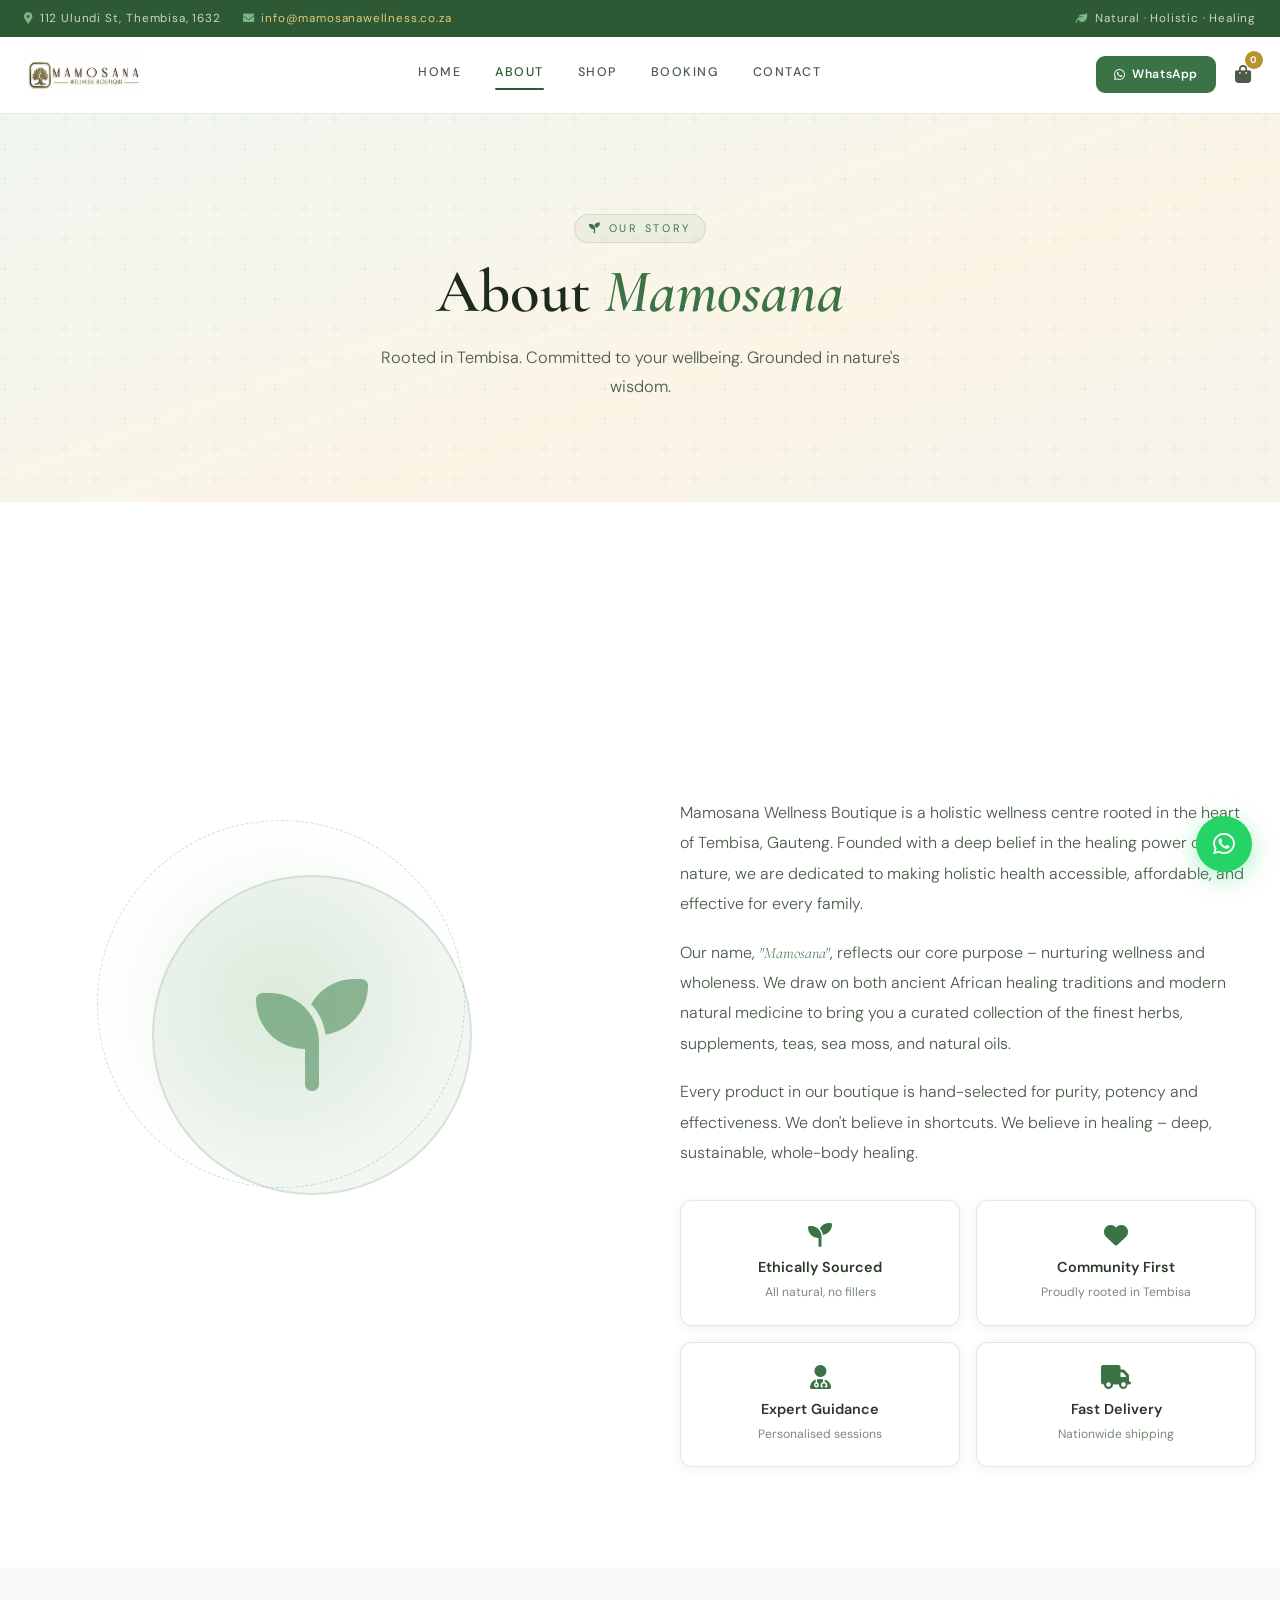
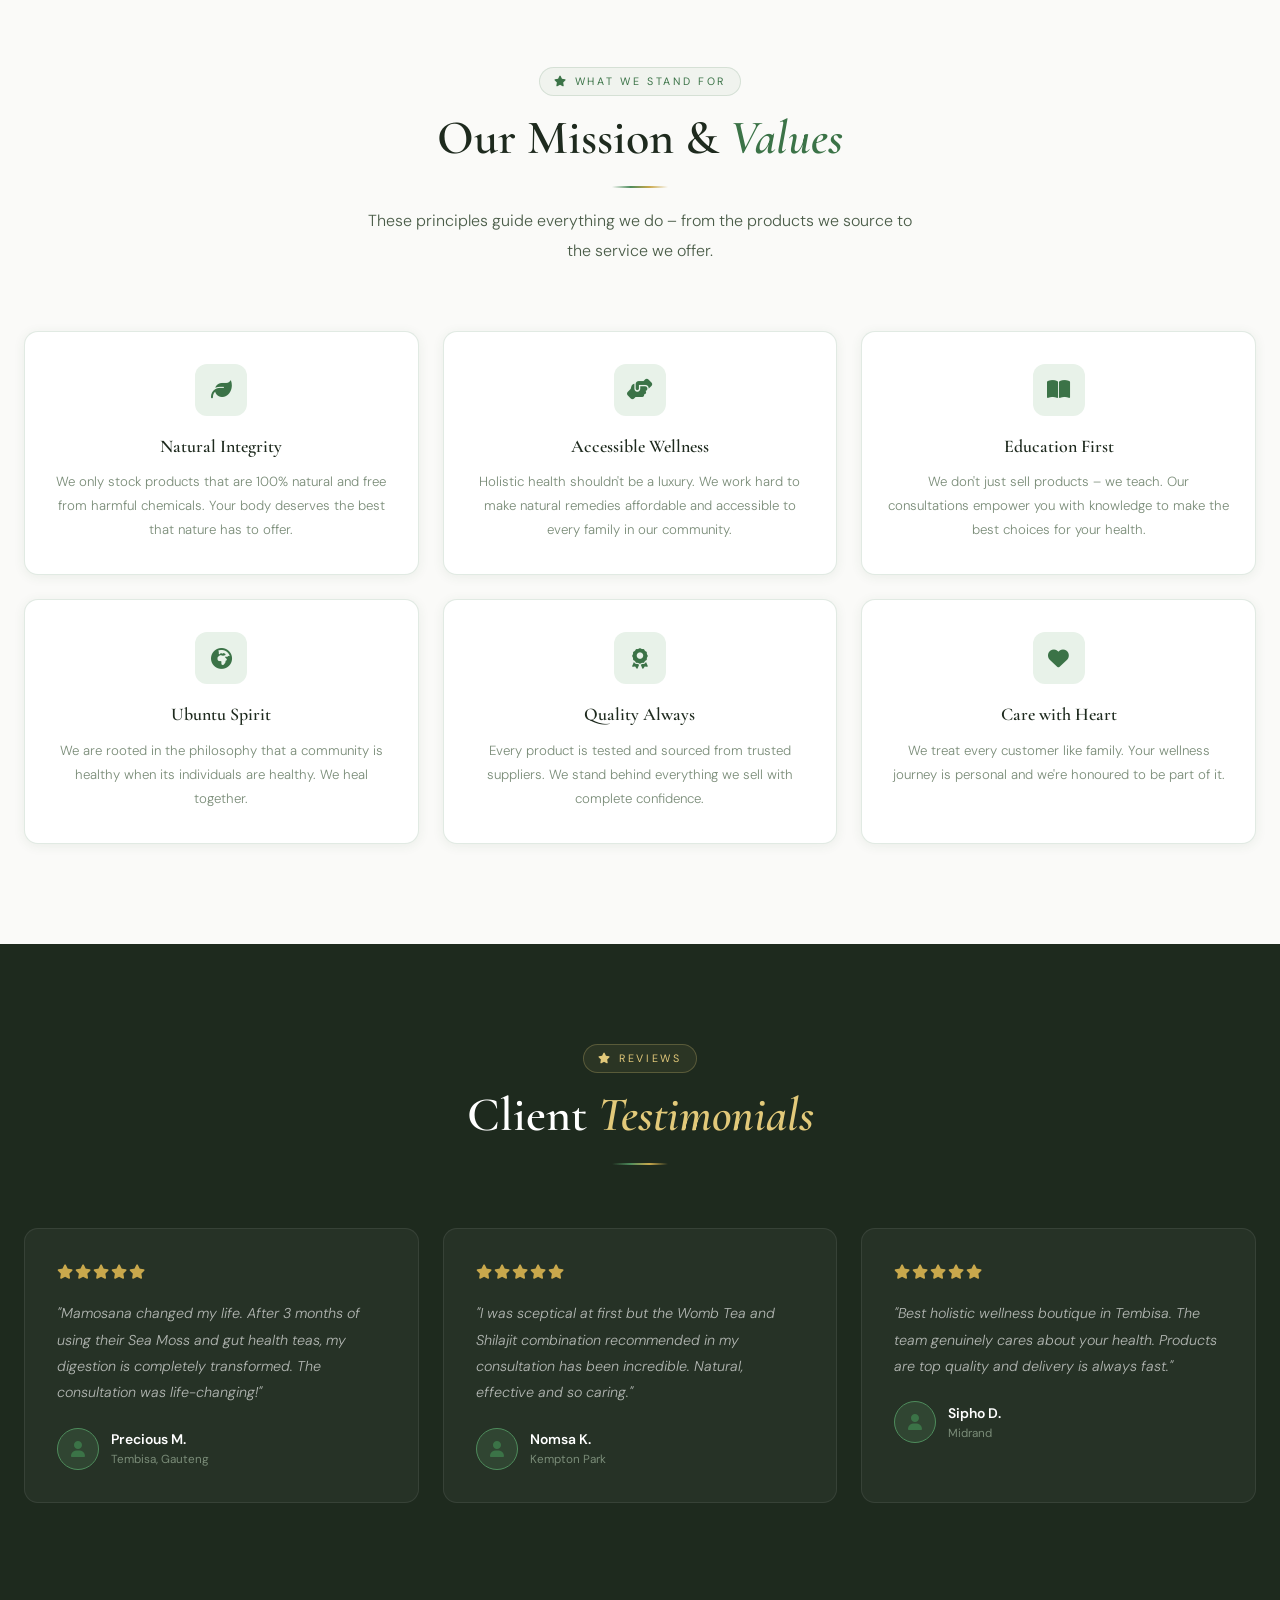
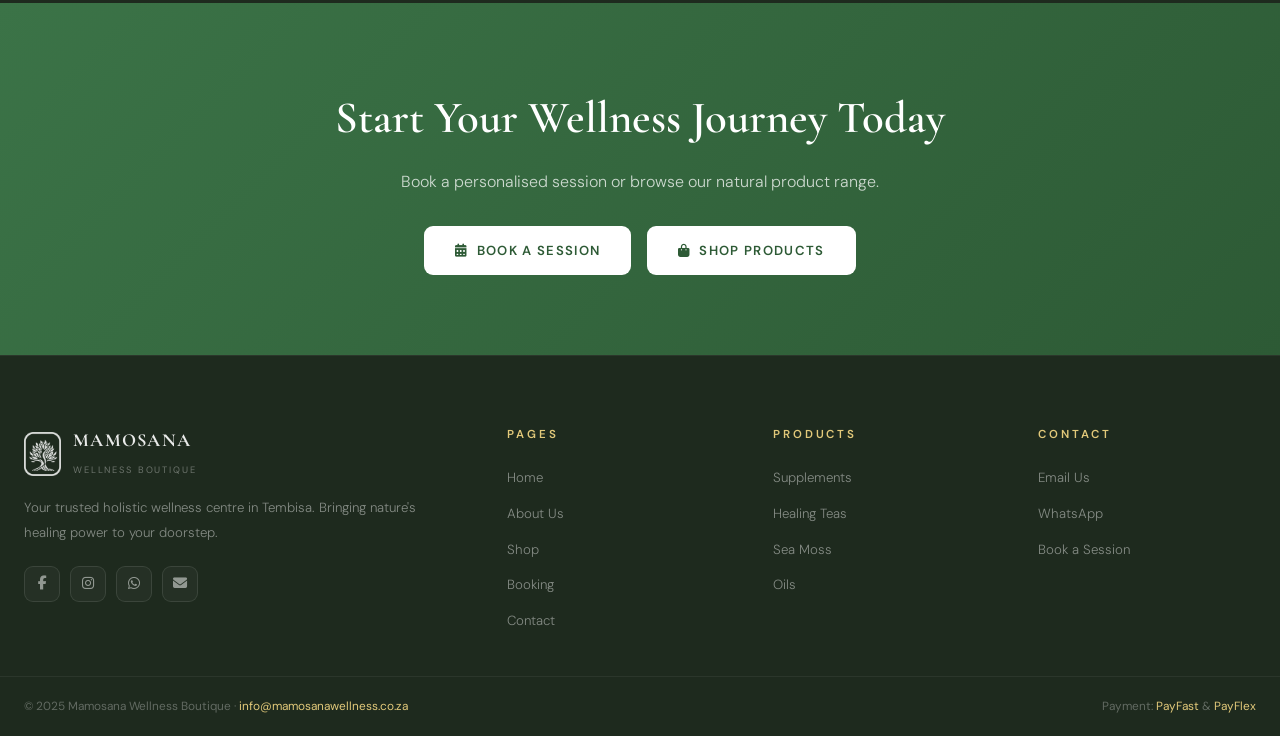
==== about.html @ e790f16b "responsive" ====
<!DOCTYPE html>
<html lang="en">
<head>
  <meta charset="UTF-8">
  <meta name="viewport" content="width=device-width, initial-scale=1.0">
  <title>About Us | Mamosana Wellness Boutique</title>
  <meta name="description" content="Learn about Mamosana Wellness Boutique – Tembisa's trusted holistic health centre offering natural herbs, alternative medicines and wellness consultations.">
  <link href="https://fonts.googleapis.com/css2?family=Cormorant+Garamond:ital,wght@0,300;0,400;0,500;0,600;0,700;1,300;1,400;1,600&family=DM+Sans:wght@300;400;500;600&display=swap" rel="stylesheet">
  <link rel="stylesheet" href="https://cdnjs.cloudflare.com/ajax/libs/font-awesome/6.4.0/css/all.min.css">
  <link rel="stylesheet" href="style.css">

  <!-- ═══════════════════════════════════════════════════════
       MAMOSANA ABOUT — SMOOTH ANIMATION LAYER
  ═══════════════════════════════════════════════════════ -->
  <style>

    /* ─── 1. REDUCED-MOTION RESPECT ──────────────────────── */
    @media (prefers-reduced-motion: reduce) {
      *, *::before, *::after { animation-duration:0.01ms !important; transition-duration:0.01ms !important; }
    }

    /* ─── 2. PAGE FADE IN ────────────────────────────────── */
    body { animation:pageFadeIn 0.55s ease both; }
    @keyframes pageFadeIn { from { opacity:0; } to { opacity:1; } }

    /* ─── 3. PRELOADER ───────────────────────────────────── */
    #preloader { transition:opacity 0.7s cubic-bezier(0.4,0,0.2,1), visibility 0.7s cubic-bezier(0.4,0,0.2,1); }
    #preloader.hidden { opacity:0; visibility:hidden; pointer-events:none; }
    .preloader-icon img { animation:preloaderPulse 1.6s ease-in-out infinite; }
    @keyframes preloaderPulse {
      0%,100% { transform:scale(1);    opacity:1;   }
      50%      { transform:scale(1.06); opacity:0.7; }
    }

    /* ─── 4. HEADER SHRINK ───────────────────────────────── */
    #siteHeader { transition:padding 0.4s ease, box-shadow 0.4s ease, background 0.4s ease; }
    #siteHeader.scrolled { padding-top:8px; padding-bottom:8px; box-shadow:0 4px 30px rgba(0,0,0,0.18); }

    /* ─── 5. NAV UNDERLINE ───────────────────────────────── */
    .main-nav a { position:relative; }
    .main-nav a::after {
      content:''; position:absolute; bottom:-3px; left:0;
      width:0; height:2px; background:currentColor; border-radius:2px;
      transition:width 0.35s cubic-bezier(0.22,1,0.36,1);
    }
    .main-nav a:hover::after, .main-nav a.active::after { width:100%; }

    /* ─── 6. SCROLL-REVEAL BASE ──────────────────────────── */
    .reveal {
      opacity:0; transform:translateY(36px);
      transition:opacity 0.75s cubic-bezier(0.22,1,0.36,1), transform 0.75s cubic-bezier(0.22,1,0.36,1);
      will-change:opacity,transform;
    }
    .reveal.reveal-left  { transform:translateX(-48px); }
    .reveal.reveal-right { transform:translateX(48px);  }
    .reveal.reveal-scale { transform:scale(0.92) translateY(24px); }
    .reveal.visible { opacity:1; transform:translateY(0) translateX(0) scale(1); }

    /* ─── 7. STAGGER CHILDREN ────────────────────────────── */
    .stagger-children > * { opacity:0; transform:translateY(28px); transition:opacity 0.65s cubic-bezier(0.22,1,0.36,1), transform 0.65s cubic-bezier(0.22,1,0.36,1); }
    .stagger-children.visible > *:nth-child(1) { opacity:1; transform:none; transition-delay:0.00s; }
    .stagger-children.visible > *:nth-child(2) { opacity:1; transform:none; transition-delay:0.10s; }
    .stagger-children.visible > *:nth-child(3) { opacity:1; transform:none; transition-delay:0.20s; }
    .stagger-children.visible > *:nth-child(4) { opacity:1; transform:none; transition-delay:0.30s; }
    .stagger-children.visible > *:nth-child(5) { opacity:1; transform:none; transition-delay:0.40s; }
    .stagger-children.visible > *:nth-child(6) { opacity:1; transform:none; transition-delay:0.50s; }

    /* ─── 8. SECTION HEADERS ─────────────────────────────── */
    .section-tag    { opacity:0; transform:translateY(16px); transition:opacity 0.55s ease 0.00s, transform 0.55s ease 0.00s; }
    .section-title  { opacity:0; transform:translateY(20px); transition:opacity 0.60s ease 0.10s, transform 0.60s ease 0.10s; }
    .section-divider{ opacity:0; transform:scaleX(0); transform-origin:center; transition:opacity 0.5s ease 0.20s, transform 0.6s cubic-bezier(0.22,1,0.36,1) 0.20s; }
    .section-desc   { opacity:0; transform:translateY(16px); transition:opacity 0.55s ease 0.30s, transform 0.55s ease 0.30s; }
    .section-header.visible .section-tag,
    .section-header.visible .section-title,
    .section-header.visible .section-divider,
    .section-header.visible .section-desc { opacity:1; transform:translateY(0) scaleX(1); }

    /* ─── 9. PAGE HERO CASCADE ───────────────────────────── */
    .page-hero-tag {
      opacity:0; transform:translateY(20px);
      animation:heroFadeUp 0.7s cubic-bezier(0.22,1,0.36,1) 0.25s forwards;
    }
    .page-hero h1 {
      opacity:0; transform:translateY(24px);
      animation:heroFadeUp 0.75s cubic-bezier(0.22,1,0.36,1) 0.40s forwards;
    }
    .page-hero p {
      opacity:0; transform:translateY(20px);
      animation:heroFadeUp 0.7s cubic-bezier(0.22,1,0.36,1) 0.55s forwards;
    }
    @keyframes heroFadeUp { to { opacity:1; transform:translateY(0); } }

    /* ─── 10. STORY GRID — SPLIT SLIDE ──────────────────── */
    .about-grid > *:first-child { opacity:0; transform:translateX(-50px); transition:opacity 0.85s cubic-bezier(0.22,1,0.36,1), transform 0.85s cubic-bezier(0.22,1,0.36,1); }
    .about-grid > *:last-child  { opacity:0; transform:translateX(50px);  transition:opacity 0.85s cubic-bezier(0.22,1,0.36,1) 0.15s, transform 0.85s cubic-bezier(0.22,1,0.36,1) 0.15s; }
    .about-grid.visible > *:first-child,
    .about-grid.visible > *:last-child { opacity:1; transform:translateX(0); }

    /* ─── 11. ABOUT ORB — FLOAT & GLOW ──────────────────── */
    .about-orb-wrap {
      display:flex; align-items:center; justify-content:center;
    }
    .about-orb {
      animation:orbFloat 5s ease-in-out infinite;
      will-change:transform;
      position:relative;
    }
    @keyframes orbFloat {
      0%,100% { transform:translateY(0px)   rotate(0deg);   }
      33%      { transform:translateY(-16px) rotate(4deg);   }
      66%      { transform:translateY(-8px)  rotate(-3deg);  }
    }
    /* Halo pulse behind orb */
    .about-orb::before {
      content:'';
      position:absolute; inset:-18%;
      border-radius:50%;
      background:radial-gradient(circle, rgba(95,165,95,0.15) 0%, transparent 70%);
      animation:orbHalo 4s ease-in-out infinite alternate;
    }
    @keyframes orbHalo {
      from { transform:scale(0.9); opacity:0.5; }
      to   { transform:scale(1.1); opacity:1;   }
    }
    /* Icon spin in orb on hover */
    .about-orb:hover i {
      animation:iconSpin 0.7s cubic-bezier(0.34,1.56,0.64,1) both;
    }
    @keyframes iconSpin {
      from { transform:rotate(-30deg) scale(0.8); }
      to   { transform:rotate(0deg)   scale(1);   }
    }

    /* ─── 12. HIGHLIGHT CARDS ────────────────────────────── */
    .highlight-card {
      transition:transform 0.4s cubic-bezier(0.34,1.56,0.64,1), box-shadow 0.4s ease;
    }
    .highlight-card:hover { transform:translateY(-6px) scale(1.04); box-shadow:0 12px 40px rgba(0,0,0,0.14); }
    .highlight-card i { transition:transform 0.5s cubic-bezier(0.34,1.56,0.64,1); display:inline-block; }
    .highlight-card:hover i { transform:scale(1.3) rotate(10deg); }

    /* ─── 13. VALUE CARDS ────────────────────────────────── */
    .value-card, [class*="value-card"] {
      transition:transform 0.4s cubic-bezier(0.22,1,0.36,1), box-shadow 0.4s ease;
      position:relative; overflow:hidden;
    }
    .value-card::before {
      content:''; position:absolute; inset:0;
      background:linear-gradient(135deg, rgba(255,255,255,0.07) 0%, transparent 60%);
      opacity:0; transition:opacity 0.4s ease;
    }
    .value-card:hover::before { opacity:1; }
    .value-card:hover { transform:translateY(-7px) scale(1.02); box-shadow:0 18px 50px rgba(0,0,0,0.13); }

    .value-icon {
      transition:transform 0.45s cubic-bezier(0.34,1.56,0.64,1);
      display:inline-flex;
    }
    .value-card:hover .value-icon { transform:scale(1.22) rotate(-8deg); }

    /* ─── 14. TESTIMONIAL CARDS ──────────────────────────── */
    .tcard { transition:transform 0.4s cubic-bezier(0.22,1,0.36,1), box-shadow 0.4s ease; }
    .tcard:hover { transform:translateY(-8px); box-shadow:0 24px 64px rgba(0,0,0,0.18); }
    .tcard:hover .tcard-stars i { animation:starPop 0.4s cubic-bezier(0.34,1.56,0.64,1) both; }
    .tcard:hover .tcard-stars i:nth-child(1) { animation-delay:0.00s; }
    .tcard:hover .tcard-stars i:nth-child(2) { animation-delay:0.06s; }
    .tcard:hover .tcard-stars i:nth-child(3) { animation-delay:0.12s; }
    .tcard:hover .tcard-stars i:nth-child(4) { animation-delay:0.18s; }
    .tcard:hover .tcard-stars i:nth-child(5) { animation-delay:0.24s; }
    @keyframes starPop {
      0%   { transform:scale(1);    }
      50%  { transform:scale(1.4) rotate(15deg); }
      100% { transform:scale(1);    }
    }

    /* ─── 15. CTA BANNER SHIMMER ─────────────────────────── */
    .cta-banner { position:relative; overflow:hidden; }
    .cta-banner::before {
      content:''; position:absolute; inset:0;
      background:linear-gradient(90deg, transparent 0%, rgba(255,255,255,0.04) 50%, transparent 100%);
      transform:translateX(-100%);
      animation:ctaShimmer 4s ease-in-out infinite;
    }
    @keyframes ctaShimmer { 0%{transform:translateX(-100%)} 100%{transform:translateX(100%)} }

    /* ─── 16. BUTTONS ────────────────────────────────────── */
    .btn-gold, .btn-primary, .btn-outline, .btn-outline-light, .btn-dark {
      transition:transform 0.25s cubic-bezier(0.34,1.56,0.64,1), box-shadow 0.25s ease;
      position:relative; overflow:hidden;
    }
    .btn-gold:hover, .btn-primary:hover { transform:translateY(-3px) scale(1.03); box-shadow:0 10px 32px rgba(0,0,0,0.22); }
    .btn-gold:active, .btn-primary:active { transform:scale(0.97); }
    .btn-outline:hover, .btn-outline-light:hover, .btn-dark:hover { transform:translateY(-2px) scale(1.02); }

    /* ─── 17. SOCIAL LINKS ───────────────────────────────── */
    .soc-link { transition:transform 0.35s cubic-bezier(0.34,1.56,0.64,1), background 0.3s ease; }
    .soc-link:hover { transform:translateY(-4px) scale(1.15) rotate(-6deg); }

    /* ─── 18. FOOTER LINKS ───────────────────────────────── */
    .footer-col a { transition:transform 0.3s cubic-bezier(0.22,1,0.36,1), opacity 0.3s ease; display:inline-block; }
    .footer-col a:hover { transform:translateX(5px); }

    /* ─── 19. MOBILE NAV ─────────────────────────────────── */
    .mobile-nav a { opacity:0; transform:translateX(30px); transition:opacity 0.3s ease, transform 0.3s ease; }
    .mobile-nav.open a { opacity:1; transform:translateX(0); }
    .mobile-nav.open a:nth-child(1) { transition-delay:0.08s; }
    .mobile-nav.open a:nth-child(2) { transition-delay:0.14s; }
    .mobile-nav.open a:nth-child(3) { transition-delay:0.20s; }
    .mobile-nav.open a:nth-child(4) { transition-delay:0.26s; }
    .mobile-nav.open a:nth-child(5) { transition-delay:0.32s; }
    .mobile-nav.open a:nth-child(6) { transition-delay:0.38s; }
    .mobile-nav.open a:nth-child(7) { transition-delay:0.44s; }

    /* ─── 20. CART & MODALS ──────────────────────────────── */
    .cart-drawer  { transition:transform 0.45s cubic-bezier(0.22,1,0.36,1) !important; }
    .cart-overlay { transition:opacity 0.45s ease !important; }
    .modal-wrap.active .modal-box { animation:modalPop 0.5s cubic-bezier(0.34,1.56,0.64,1) forwards; }
    @keyframes modalPop {
      from { opacity:0; transform:scale(0.88) translateY(24px); }
      to   { opacity:1; transform:scale(1)    translateY(0);    }
    }
    .success-icon { animation:successBounce 0.7s cubic-bezier(0.34,1.56,0.64,1) both; }
    @keyframes successBounce {
      0%   { transform:scale(0) rotate(-30deg); opacity:0; }
      60%  { transform:scale(1.2) rotate(5deg);  opacity:1; }
      100% { transform:scale(1)   rotate(0deg);  opacity:1; }
    }

    /* ─── 21. WHATSAPP FLOAT ─────────────────────────────── */
    .wa-float { animation:waPulse 2.5s cubic-bezier(0.4,0,0.6,1) infinite; }
    @keyframes waPulse {
      0%,100% { box-shadow:0 0 0 0  rgba(37,211,102,0.5); transform:scale(1);    }
      50%      { box-shadow:0 0 0 14px rgba(37,211,102,0);  transform:scale(1.06); }
    }

    /* ─── 22. VALUES GRID — COUNTER ROLL-UP ─────────────── */
    /* Each value card icon counts as a micro-reveal */
    .values-grid {
      opacity:0; transform:translateY(20px);
      transition:opacity 0.5s ease, transform 0.5s ease;
    }
    .values-grid.visible { opacity:1; transform:translateY(0); }

    /* ─── 23. "NAME" HIGHLIGHT — GLOW PULSE ─────────────── */
    em[style*="color:var(--green)"][style*="font-family"] {
      display:inline-block;
      animation:nameGlow 3s ease-in-out infinite;
    }
    @keyframes nameGlow {
      0%,100% { text-shadow:none; }
      50%      { text-shadow:0 0 20px rgba(95,165,95,0.4); }
    }

  </style>
</head>
<body>

<div id="preloader">
  <div class="preloader-inner">
    <div class="preloader-icon"><img src="logo.png" alt="Mamosana"></div>
  </div>
</div>
<style>.preloader-icon img { width:400px; height:auto; }</style>

<div class="top-bar">
  <div class="top-bar-left">
    <span class="top-bar-item"><i class="fas fa-map-marker-alt"></i> 112 Ulundi St, Thembisa, 1632</span>
    <span class="top-bar-item"><i class="fas fa-envelope"></i> <a href="mailto:info@mamosanawellness.co.za">info@mamosanawellness.co.za</a></span>
  </div>
  <div class="top-bar-right">
    <span class="top-bar-item"><i class="fas fa-leaf"></i> Natural · Holistic · Healing</span>
  </div>
</div>

<header id="siteHeader">
  <div class="header-inner">
    <a href="index.html" class="site-logo">
      <img src="logo.png" alt="Mamosana Wellness Boutique" class="logo-img">
    </a>
    <style>
      .site-logo { display:inline-flex; align-items:center; gap:12px; text-decoration:none; }
      .logo-img  { width:120px; height:auto; }
      .logo-text h1 { margin:0; font-size:24px; }
      .logo-text small { display:block; font-size:13px; }
    </style>
    <nav class="main-nav">
      <a href="index.html">Home</a>
      <a href="about.html" class="active">About</a>
      <a href="shop.html">Shop</a>
      <a href="booking.html">Booking</a>
      <a href="contact.html">Contact</a>
    </nav>
    <div class="header-actions">
      <a href="https://wa.me/c/27627173265" target="_blank" class="wa-btn"><i class="fab fa-whatsapp"></i><span>WhatsApp</span></a>
      <button class="cart-icon-btn" onclick="openCart()"><i class="fas fa-shopping-bag"></i><span class="cart-badge">0</span></button>
      <button class="hamburger" onclick="toggleMobileNav()"><i class="fas fa-bars"></i></button>
    </div>
  </div>
</header>

<div class="mobile-nav" id="mobileNav">
  <button class="mobile-close" onclick="toggleMobileNav()"><i class="fas fa-times"></i></button>
  <a href="index.html" onclick="toggleMobileNav()">Home</a>
  <a href="about.html" onclick="toggleMobileNav()">About</a>
  <a href="shop.html" onclick="toggleMobileNav()">Shop</a>
  <a href="booking.html" onclick="toggleMobileNav()">Booking</a>
  <a href="contact.html" onclick="toggleMobileNav()">Contact</a>
  <a href="https://wa.me/c/27627173265" target="_blank"><i class="fab fa-whatsapp"></i> WhatsApp</a>
</div>

<div class="page-hero">
  <div class="page-hero-content">
    <div class="page-hero-tag"><i class="fas fa-seedling"></i> Our Story</div>
    <h1>About <em>Mamosana</em></h1>
    <p>Rooted in Tembisa. Committed to your wellbeing. Grounded in nature's wisdom.</p>
  </div>
</div>

<!-- STORY -->
<section style="background:var(--white)">
  <div class="container">
    <div style="display:grid;grid-template-columns:1fr 1fr;gap:80px;align-items:center" class="about-grid">
      <div class="about-orb-wrap">
        <div class="about-orb">
          <i class="fas fa-seedling"></i>
        </div>
      </div>
      <div>
        <div class="section-tag"><i class="fas fa-leaf"></i> Who We Are</div>
        <h2 class="section-title" style="text-align:left">Healing From the <em>Earth</em>, For You</h2>
        <div class="section-divider left"></div>
        <p style="color:var(--text-mid);line-height:1.9;margin-bottom:18px;font-weight:300">Mamosana Wellness Boutique is a holistic wellness centre rooted in the heart of Tembisa, Gauteng. Founded with a deep belief in the healing power of nature, we are dedicated to making holistic health accessible, affordable, and effective for every family.</p>
        <p style="color:var(--text-mid);line-height:1.9;margin-bottom:18px;font-weight:300">Our name, <em style="color:var(--green);font-style:italic;font-family:'Cormorant Garamond',serif">"Mamosana"</em>, reflects our core purpose – nurturing wellness and wholeness. We draw on both ancient African healing traditions and modern natural medicine to bring you a curated collection of the finest herbs, supplements, teas, sea moss, and natural oils.</p>
        <p style="color:var(--text-mid);line-height:1.9;margin-bottom:32px;font-weight:300">Every product in our boutique is hand-selected for purity, potency and effectiveness. We don't believe in shortcuts. We believe in healing – deep, sustainable, whole-body healing.</p>
        <div class="highlights-grid stagger-children">
          <div class="highlight-card"><i class="fas fa-seedling"></i><h4>Ethically Sourced</h4><p>All natural, no fillers</p></div>
          <div class="highlight-card"><i class="fas fa-heart"></i><h4>Community First</h4><p>Proudly rooted in Tembisa</p></div>
          <div class="highlight-card"><i class="fas fa-user-md"></i><h4>Expert Guidance</h4><p>Personalised sessions</p></div>
          <div class="highlight-card"><i class="fas fa-truck"></i><h4>Fast Delivery</h4><p>Nationwide shipping</p></div>
        </div>
      </div>
    </div>
  </div>
</section>

<!-- MISSION & VALUES -->
<section style="background:var(--off-white)">
  <div class="container">
    <div class="section-header reveal">
      <div class="section-tag"><i class="fas fa-star"></i> What We Stand For</div>
      <h2 class="section-title">Our Mission & <em>Values</em></h2>
      <div class="section-divider"></div>
      <p class="section-desc">These principles guide everything we do – from the products we source to the service we offer.</p>
    </div>
    <div class="values-grid stagger-children">
      <div class="value-card">
        <div class="value-icon"><i class="fas fa-leaf"></i></div>
        <h4>Natural Integrity</h4>
        <p>We only stock products that are 100% natural and free from harmful chemicals. Your body deserves the best that nature has to offer.</p>
      </div>
      <div class="value-card">
        <div class="value-icon"><i class="fas fa-hands-helping"></i></div>
        <h4>Accessible Wellness</h4>
        <p>Holistic health shouldn't be a luxury. We work hard to make natural remedies affordable and accessible to every family in our community.</p>
      </div>
      <div class="value-card">
        <div class="value-icon"><i class="fas fa-book-open"></i></div>
        <h4>Education First</h4>
        <p>We don't just sell products – we teach. Our consultations empower you with knowledge to make the best choices for your health.</p>
      </div>
      <div class="value-card">
        <div class="value-icon"><i class="fas fa-globe-africa"></i></div>
        <h4>Ubuntu Spirit</h4>
        <p>We are rooted in the philosophy that a community is healthy when its individuals are healthy. We heal together.</p>
      </div>
      <div class="value-card">
        <div class="value-icon"><i class="fas fa-award"></i></div>
        <h4>Quality Always</h4>
        <p>Every product is tested and sourced from trusted suppliers. We stand behind everything we sell with complete confidence.</p>
      </div>
      <div class="value-card">
        <div class="value-icon"><i class="fas fa-heart"></i></div>
        <h4>Care with Heart</h4>
        <p>We treat every customer like family. Your wellness journey is personal and we're honoured to be part of it.</p>
      </div>
    </div>
  </div>
</section>

<!-- TESTIMONIALS -->
<section class="section-testimonials">
  <div class="container">
    <div class="section-header reveal">
      <div class="section-tag" style="color:var(--gold-light);border-color:rgba(226,201,122,0.25);background:rgba(226,201,122,0.07)"><i class="fas fa-star"></i> Reviews</div>
      <h2 class="section-title light">Client <em style="color:var(--gold-light)">Testimonials</em></h2>
      <div class="section-divider"></div>
    </div>
    <div class="testimonials-grid stagger-children">
      <div class="tcard">
        <div class="tcard-stars"><i class="fas fa-star"></i><i class="fas fa-star"></i><i class="fas fa-star"></i><i class="fas fa-star"></i><i class="fas fa-star"></i></div>
        <p class="tcard-text">"Mamosana changed my life. After 3 months of using their Sea Moss and gut health teas, my digestion is completely transformed. The consultation was life-changing!"</p>
        <div class="tcard-author"><div class="author-av"><i class="fas fa-user"></i></div><div><div class="author-name">Precious M.</div><div class="author-loc">Tembisa, Gauteng</div></div></div>
      </div>
      <div class="tcard">
        <div class="tcard-stars"><i class="fas fa-star"></i><i class="fas fa-star"></i><i class="fas fa-star"></i><i class="fas fa-star"></i><i class="fas fa-star"></i></div>
        <p class="tcard-text">"I was sceptical at first but the Womb Tea and Shilajit combination recommended in my consultation has been incredible. Natural, effective and so caring."</p>
        <div class="tcard-author"><div class="author-av"><i class="fas fa-user"></i></div><div><div class="author-name">Nomsa K.</div><div class="author-loc">Kempton Park</div></div></div>
      </div>
      <div class="tcard">
        <div class="tcard-stars"><i class="fas fa-star"></i><i class="fas fa-star"></i><i class="fas fa-star"></i><i class="fas fa-star"></i><i class="fas fa-star"></i></div>
        <p class="tcard-text">"Best holistic wellness boutique in Tembisa. The team genuinely cares about your health. Products are top quality and delivery is always fast."</p>
        <div class="tcard-author"><div class="author-av"><i class="fas fa-user"></i></div><div><div class="author-name">Sipho D.</div><div class="author-loc">Midrand</div></div></div>
      </div>
    </div>
  </div>
</section>

<!-- CTA -->
<div class="cta-banner reveal reveal-scale">
  <div class="container" style="position:relative;z-index:1">
    <h2>Start Your Wellness Journey Today</h2>
    <p>Book a personalised session or browse our natural product range.</p>
    <div style="display:flex;gap:16px;justify-content:center;flex-wrap:wrap">
      <a href="booking.html" class="btn-dark"><i class="fas fa-calendar-alt"></i> Book a Session</a>
      <a href="shop.html" class="btn-dark"><i class="fas fa-shopping-bag"></i> Shop Products</a>
    </div>
  </div>
</div>

<!-- FOOTER -->
<footer>
  <div class="footer-grid">
    <div class="reveal">
      <div style="display:flex;align-items:center;gap:12px;margin-bottom:14px">
        <img src="logo_icons.png" alt="Mamosana" style="height:44px;width:auto;filter:brightness(0) invert(1);opacity:0.85">
        <div class="footer-logo-text"><h1>MAMOSANA</h1><small>Wellness Boutique</small></div>
      </div>
      <p class="footer-brand-desc">Your trusted holistic wellness centre in Tembisa. Bringing nature's healing power to your doorstep.</p>
      <div class="social-row">
        <a href="#" class="soc-link"><i class="fab fa-facebook-f"></i></a>
        <a href="#" class="soc-link"><i class="fab fa-instagram"></i></a>
        <a href="https://wa.me/c/27627173265" class="soc-link"><i class="fab fa-whatsapp"></i></a>
        <a href="mailto:info@mamosanawellness.co.za" class="soc-link"><i class="fas fa-envelope"></i></a>
      </div>
    </div>
    <div class="footer-col reveal"><h4>Pages</h4><ul>
      <li><a href="index.html">Home</a></li><li><a href="about.html">About Us</a></li>
      <li><a href="shop.html">Shop</a></li><li><a href="booking.html">Booking</a></li>
      <li><a href="contact.html">Contact</a></li>
    </ul></div>
    <div class="footer-col reveal"><h4>Products</h4><ul>
      <li><a href="shop.html">Supplements</a></li><li><a href="shop.html">Healing Teas</a></li>
      <li><a href="shop.html">Sea Moss</a></li><li><a href="shop.html">Oils</a></li>
    </ul></div>
    <div class="footer-col reveal"><h4>Contact</h4><ul>
      <li><a href="mailto:info@mamosanawellness.co.za">Email Us</a></li>
      <li><a href="https://wa.me/c/27627173265">WhatsApp</a></li>
      <li><a href="booking.html">Book a Session</a></li>
    </ul></div>
  </div>
  <div class="footer-bottom reveal">
    <p>© 2025 Mamosana Wellness Boutique · <a href="mailto:info@mamosanawellness.co.za">info@mamosanawellness.co.za</a></p>
    <p>Payment: <a href="#">PayFast</a> &amp; <a href="#">PayFlex</a></p>
  </div>
</footer>

<a href="https://wa.me/c/27627173265" target="_blank" class="wa-float"><i class="fab fa-whatsapp"></i></a>
<div class="toast-wrap" id="toastWrap"></div>

<!-- CART DRAWER -->
<div class="cart-overlay" id="cartOverlay" onclick="closeCart()"></div>
<div class="cart-drawer" id="cartDrawer">
  <div class="cart-head"><h3><i class="fas fa-shopping-bag"></i> Your Cart</h3><button class="btn-close-cart" onclick="closeCart()"><i class="fas fa-times"></i></button></div>
  <div class="cart-body" id="cartItems"><div class="cart-empty-msg"><i class="fas fa-shopping-bag"></i><p>Your cart is empty.</p></div></div>
  <div class="cart-foot">
    <div class="ship-select"><label>Delivery Method</label>
      <select id="shippingMethod" onchange="updateTotals()">
        <option value="0">Select delivery...</option>
        <option value="60">Pep Paxi (+R60)</option>
        <option value="150">The Courier Guy (+R150)</option>
      </select>
    </div>
    <div class="cart-totals">
      <div class="ct-row"><span>Subtotal</span><span id="cartSubtotal">R0.00</span></div>
      <div class="ct-row"><span>Delivery</span><span id="cartDelivery">R0.00</span></div>
      <div class="ct-row total"><span>Total</span><span id="cartTotal">R0.00</span></div>
    </div>
    <div class="pay-opts">
      <div class="pay-opt active" id="payOpt1" onclick="selectPayment('payfast')"><i class="fas fa-credit-card"></i> PayFast</div>
      <div class="pay-opt" id="payOpt2" onclick="selectPayment('payflex')"><i class="fas fa-bolt"></i> PayFlex</div>
    </div>
    <button class="btn-checkout" onclick="openCheckout()">Proceed to Checkout <i class="fas fa-arrow-right"></i></button>
  </div>
</div>

<!-- CHECKOUT MODAL -->
<div class="modal-wrap" id="checkoutModal">
  <div class="modal-box">
    <h2 class="modal-title">Complete Your Order</h2><p class="modal-sub">Fill in your details below.</p>
    <div class="form-grid">
      <div class="form-group"><label>First Name *</label><input id="co_fname" type="text" placeholder="First name"></div>
      <div class="form-group"><label>Last Name *</label><input id="co_lname" type="text" placeholder="Last name"></div>
      <div class="form-group full"><label>Email *</label><input id="co_email" type="email" placeholder="your@email.com"></div>
      <div class="form-group full"><label>Phone *</label><input id="co_phone" type="tel" placeholder="+27 XX XXX XXXX"></div>
      <div class="form-group full"><label>Delivery Address *</label><input id="co_address" type="text" placeholder="Street address"></div>
      <div class="form-group"><label>City *</label><input id="co_city" type="text" placeholder="City"></div>
      <div class="form-group"><label>Postal Code *</label><input id="co_postal" type="text" placeholder="0000"></div>
      <div class="form-group full"><label>Delivery Method *</label>
        <select id="co_delivery" onchange="syncCheckoutDelivery()">
          <option value="0">Select delivery...</option>
          <option value="60">Pep Paxi (+R60)</option>
          <option value="150">The Courier Guy (+R150)</option>
        </select>
      </div>
    </div>
    <div class="modal-pay-section"><h4>Payment Method</h4>
      <div class="modal-pay-methods">
        <div class="pay-method active" id="pm1" onclick="selectCheckoutPayment('payfast')"><i class="fas fa-credit-card"></i><h5>PayFast</h5><p>Card, EFT or Instant EFT</p></div>
        <div class="pay-method" id="pm2" onclick="selectCheckoutPayment('payflex')"><i class="fas fa-bolt"></i><h5>PayFlex</h5><p>Buy now, pay in 4</p></div>
      </div>
      <div class="order-summary">
        <div class="os-row"><span>Subtotal</span><span id="co_sub">R0.00</span></div>
        <div class="os-row"><span>Delivery</span><span id="co_del">R0.00</span></div>
        <div class="os-row total"><span>Total</span><span id="co_total">R0.00</span></div>
      </div>
    </div>
    <div class="modal-actions">
      <button class="btn-modal-cancel" onclick="closeCheckout()">Cancel</button>
      <button class="btn-modal-place" onclick="placeOrder()"><i class="fas fa-lock"></i> Place Order</button>
    </div>
  </div>
</div>

<!-- SUCCESS MODAL -->
<div class="modal-wrap" id="successModal">
  <div class="modal-box success-box">
    <div class="success-icon"><i class="fas fa-check"></i></div>
    <h2>Order Confirmed!</h2>
    <p>Thank you! Our team will be in touch with tracking details.</p>
    <a href="https://wa.me/c/27627173265" target="_blank" class="btn-primary" style="display:inline-flex;margin-bottom:14px"><i class="fab fa-whatsapp"></i> Track via WhatsApp</a><br>
    <button onclick="closeSuccess()" style="background:none;border:none;color:var(--green);cursor:pointer;text-decoration:underline;font-size:0.9rem;margin-top:10px">Continue Shopping</button>
  </div>
</div>

<script src="main.js"></script>

<!-- ═══════════════════════════════════════════════════════
     ANIMATION ENGINE — ABOUT PAGE
════════════════════════════════════════════════════════ -->
<script>
(function () {
  'use strict';

  /* ── PRELOADER ─────────────────────────────────────── */
  window.addEventListener('load', function () {
    setTimeout(function () {
      var pl = document.getElementById('preloader');
      if (pl) pl.classList.add('hidden');
    }, 600);
  });

  /* ── HEADER SHRINK ─────────────────────────────────── */
  var header = document.getElementById('siteHeader');
  window.addEventListener('scroll', function () {
    if (header) header.classList.toggle('scrolled', window.scrollY > 60);
  }, { passive: true });

  /* ── SCROLL REVEAL ─────────────────────────────────── */
  var observer = new IntersectionObserver(function (entries) {
    entries.forEach(function (entry) {
      if (entry.isIntersecting) {
        entry.target.classList.add('visible');
        observer.unobserve(entry.target);
      }
    });
  }, { threshold: 0.10, rootMargin: '0px 0px -40px 0px' });

  document.querySelectorAll(
    '.reveal, .stagger-children, .section-header, .about-grid, .values-grid'
  ).forEach(function (el) { observer.observe(el); });

  /* ── MOBILE NAV ────────────────────────────────────── */
  var origToggle = window.toggleMobileNav;
  window.toggleMobileNav = function () {
    var nav = document.getElementById('mobileNav');
    if (nav) nav.classList.toggle('open');
    if (typeof origToggle === 'function') origToggle();
  };

  /* ── BUTTON RIPPLE ─────────────────────────────────── */
  document.addEventListener('click', function (e) {
    var btn = e.target.closest('.btn-gold,.btn-primary,.btn-outline,.btn-outline-light,.btn-dark');
    if (!btn) return;
    var ripple = document.createElement('span');
    var rect   = btn.getBoundingClientRect();
    var size   = Math.max(rect.width, rect.height) * 2;
    ripple.style.cssText = [
      'position:absolute','border-radius:50%','pointer-events:none',
      'background:rgba(255,255,255,0.28)',
      'width:'  + size + 'px', 'height:' + size + 'px',
      'left:'   + (e.clientX - rect.left  - size/2) + 'px',
      'top:'    + (e.clientY - rect.top   - size/2) + 'px',
      'transform:scale(0)', 'animation:rippleOut 0.6s ease forwards'
    ].join(';');
    btn.style.position = 'relative';
    btn.style.overflow = 'hidden';
    btn.appendChild(ripple);
    ripple.addEventListener('animationend', function () { ripple.remove(); });
  });

  var ks = document.createElement('style');
  ks.textContent = '@keyframes rippleOut{to{transform:scale(1);opacity:0}}';
  document.head.appendChild(ks);

})();
</script>

<!-- ═══════════════════════════════════════════════════════════════════
     MAMOSANA — MOBILE NAV FIX
     Paste this block into EVERY HTML page, just before </body>.
     It replaces the broken toggleMobileNav so the burger works reliably.
     ═══════════════════════════════════════════════════════════════════ -->
<div class="mobile-nav-overlay" id="mobileNavOverlay" onclick="closeMobileNav()"></div>

<script>
(function () {
  'use strict';

  /* Create overlay if it doesn't exist yet */
  function getOverlay() {
    return document.getElementById('mobileNavOverlay');
  }

  function openMobileNav() {
    var nav     = document.getElementById('mobileNav');
    var overlay = getOverlay();
    if (!nav) return;
    nav.classList.add('open');
    if (overlay) overlay.classList.add('active');
    document.body.style.overflow = 'hidden'; // prevent background scroll
  }

  function closeMobileNav() {
    var nav     = document.getElementById('mobileNav');
    var overlay = getOverlay();
    if (!nav) return;
    nav.classList.remove('open');
    if (overlay) overlay.classList.remove('active');
    document.body.style.overflow = '';
  }

  /* Override the global toggleMobileNav used by onclick="" in HTML */
  window.toggleMobileNav = function () {
    var nav = document.getElementById('mobileNav');
    if (!nav) return;
    if (nav.classList.contains('open')) {
      closeMobileNav();
    } else {
      openMobileNav();
    }
  };

  /* Also expose closeMobileNav globally (used by overlay onclick) */
  window.closeMobileNav = closeMobileNav;

  /* Close on Escape key */
  document.addEventListener('keydown', function (e) {
    if (e.key === 'Escape') closeMobileNav();
  });

  /* Close when a nav link is clicked (links already have onclick="toggleMobileNav()" 
     but this catches any that don't) */
  document.addEventListener('DOMContentLoaded', function () {
    var nav = document.getElementById('mobileNav');
    if (!nav) return;
    nav.querySelectorAll('a').forEach(function (link) {
      link.addEventListener('click', closeMobileNav);
    });
  });

})();
</script></body>
</html>
---- style.css ----
/* ═══════════════════════════════════════════════
   MAMOSANA WELLNESS BOUTIQUE — style.css
   Theme: Organic Luxury | Light · Green · Gold
   ═══════════════════════════════════════════════ */

@import url('https://fonts.googleapis.com/css2?family=Cormorant+Garamond:ital,wght@0,300;0,400;0,500;0,600;0,700;1,300;1,400;1,600&family=DM+Sans:wght@300;400;500;600&display=swap');

:root {
  /* Greens */
  --forest:       #2D5A35;
  --green:        #3B7347;
  --green-mid:    #4E8C5C;
  --green-light:  #7AB88A;
  --green-pale:   #E8F2E9;
  --green-wash:   #F2F7F2;

  /* Golds */
  --gold:         #B8922A;
  --gold-warm:    #C9A84C;
  --gold-light:   #E2C97A;
  --gold-pale:    #FBF5E6;

  /* Neutrals */
  --white:        #FFFFFF;
  --off-white:    #FAFAF8;
  --cream:        #F7F3EC;
  --linen:        #EDE8DF;
  --stone:        #C8BFB0;
  --bark:         #7A6A58;
  --earth:        #4A3D2E;
  --ink:          #1E2A1E;

  /* Text */
  --text:         #2A3828;
  --text-mid:     #4A5C48;
  --text-light:   #7A8C78;

  /* Utilities */
  --border:       rgba(59,115,71,0.15);
  --border-gold:  rgba(184,146,42,0.25);
  --shadow-sm:    0 2px 12px rgba(45,90,53,0.08);
  --shadow:       0 8px 40px rgba(45,90,53,0.12);
  --shadow-lg:    0 20px 60px rgba(45,90,53,0.16);
  --shadow-gold:  0 4px 24px rgba(184,146,42,0.20);
  --radius:       14px;
  --radius-sm:    8px;
  --transition:   0.3s ease;
}

/* ── RESET & BASE ── */
*, *::before, *::after { margin:0; padding:0; box-sizing:border-box; }
html { scroll-behavior:smooth; font-size:16px; }
body {
  font-family: 'DM Sans', sans-serif;
  background: var(--white);
  color: var(--text);
  overflow-x: hidden;
  line-height: 1.6;
}
img { max-width:100%; display:block; }
a { color:inherit; text-decoration:none; }
ul { list-style:none; }
button { font-family:inherit; cursor:pointer; }
input, select, textarea { font-family:inherit; }

/* ── SCROLLBAR ── */
::-webkit-scrollbar { width:5px; }
::-webkit-scrollbar-track { background:var(--cream); }
::-webkit-scrollbar-thumb { background:var(--green-mid); border-radius:3px; }

/* ── PRELOADER ── */
#preloader {
  position:fixed; inset:0;
  background:var(--white);
  display:flex; align-items:center; justify-content:center;
  z-index:9999;
  transition: opacity 0.6s ease, visibility 0.6s ease;
}
#preloader.hide { opacity:0; visibility:hidden; pointer-events:none; }
.preloader-inner { text-align:center; }
.preloader-icon {
  width:72px; height:72px; margin:0 auto;
  animation: preloaderPulse 1.4s ease-in-out infinite;
}
.preloader-icon img {
  width: 300px;
  height: auto;
  object-fit: contain;
}
.preloader-text {
  font-family:'Cormorant Garamond', serif;
  color:var(--green); font-size:0.8rem;
  letter-spacing:0.3em; text-transform:uppercase; margin-top:18px;
}
@keyframes preloaderPulse {
  0%,100%{ transform:scale(1); opacity:1; }
  50%{ transform:scale(1.08); opacity:0.7; }
}

/* ══════════════════════════════════
   TOP BAR
══════════════════════════════════ */
.top-bar {
  background: var(--forest);
  color: rgba(255,255,255,0.75);
  font-size: 0.73rem;
  letter-spacing: 0.07em;
  padding: 9px 24px;
  display: flex; align-items:center; justify-content:space-between;
}
.top-bar a { color:var(--gold-light); }
.top-bar a:hover { color:var(--white); }
.top-bar-left, .top-bar-right { display:flex; align-items:center; gap:22px; }
.top-bar-item { display:flex; align-items:center; gap:7px; }
.top-bar-item i { color:var(--green-light); font-size:0.7rem; }

/* ══════════════════════════════════
   HEADER / NAV
══════════════════════════════════ */
header {
  position:sticky; top:0; z-index:1000;
  background: rgba(255,255,255,0.97);
  backdrop-filter: blur(16px);
  -webkit-backdrop-filter: blur(16px);
  border-bottom: 1px solid var(--border);
  transition: box-shadow var(--transition);
}
header.scrolled { box-shadow: 0 4px 30px rgba(45,90,53,0.12); }

.header-inner {
  max-width:1280px; margin:0 auto;
  padding: 0 24px;
  display:flex; align-items:center; justify-content:space-between;
  height: 76px;
}

/* Logo */
.site-logo { display:flex; align-items:center; gap:12px; }
.logo-img {
  height:52px; width:auto;
  filter: none;
}
.logo-text h1 {
  font-family:'Cormorant Garamond', serif;
  font-size:1.25rem; font-weight:700;
  color:var(--forest); letter-spacing:0.06em;
  line-height:1;
}
.logo-text small {
  font-size:0.58rem; letter-spacing:0.22em;
  color:var(--text-light); text-transform:uppercase;
  display:block; margin-top:2px;
}

/* Nav links */
.main-nav { display:flex; align-items:center; gap:34px; }
.main-nav a {
  color:var(--text-mid);
  font-size:0.78rem; letter-spacing:0.12em; text-transform:uppercase;
  font-weight:500; position:relative;
  padding-bottom:4px;
  transition: color var(--transition);
}
.main-nav a::after {
  content:''; position:absolute; bottom:0; left:0;
  width:0; height:1.5px;
  background:linear-gradient(90deg, var(--green), var(--gold-warm));
  transition: width var(--transition);
}
.main-nav a:hover,
.main-nav a.active { color:var(--forest); }
.main-nav a:hover::after,
.main-nav a.active::after { width:100%; }

/* Header actions */
.header-actions { display:flex; align-items:center; gap:14px; }
.wa-btn {
  display:flex; align-items:center; gap:7px;
  background:var(--green); color:var(--white);
  padding:9px 18px; border-radius:9px;
  font-size:0.76rem; font-weight:600; letter-spacing:0.05em;
  transition: all var(--transition);
}
.wa-btn:hover { background:var(--forest); transform:translateY(-1px); }
.cart-icon-btn {
  position:relative; background:none; border:none;
  color:var(--text-mid); font-size:1.15rem;
  transition: color var(--transition);
  padding:5px;
}
.cart-icon-btn:hover { color:var(--green); }
.cart-badge {
  position:absolute; top:-7px; right:-7px;
  background:var(--gold); color:var(--white);
  width:18px; height:18px; border-radius:50%;
  font-size:0.6rem; font-weight:700;
  display:flex; align-items:center; justify-content:center;
}
.hamburger {
  display:none; background:none; border:none;
  color:var(--text-mid); font-size:1.3rem;
}

/* ── MOBILE NAV ── */
.mobile-nav {
  position:fixed; inset:0; background:var(--white);
  z-index:1800; display:none;
  flex-direction:column; align-items:center; justify-content:center;
  gap:26px;
}
.mobile-nav.open { display:flex; }
.mobile-nav a {
  font-family:'Cormorant Garamond', serif;
  font-size:2rem; color:var(--text);
  transition: color var(--transition);
}
.mobile-nav a:hover { color:var(--green); }
.mobile-close {
  position:absolute; top:24px; right:24px;
  background:none; border:none; color:var(--text-mid);
  font-size:1.5rem;
}

/* ══════════════════════════════════
   PAGE HERO (inner pages)
══════════════════════════════════ */
.page-hero {
  background: linear-gradient(160deg, var(--green-wash) 0%, var(--gold-pale) 60%, var(--cream) 100%);
  position:relative; overflow:hidden;
  padding: 100px 24px;
  text-align:center;
}
.page-hero::before {
  content:'';
  position:absolute; inset:0;
  background: url("data:image/svg+xml,%3Csvg width='60' height='60' viewBox='0 0 60 60' xmlns='http://www.w3.org/2000/svg'%3E%3Cg fill='none' fill-rule='evenodd'%3E%3Cg fill='%233B7347' fill-opacity='0.04'%3E%3Cpath d='M36 34v-4h-2v4h-4v2h4v4h2v-4h4v-2h-4zm0-30V0h-2v4h-4v2h4v4h2V6h4V4h-4zM6 34v-4H4v4H0v2h4v4h2v-4h4v-2H6zM6 4V0H4v4H0v2h4v4h2V6h4V4H6z'/%3E%3C/g%3E%3C/g%3E%3C/svg%3E");
}
.page-hero-pattern { display:none; }
.page-hero-content { position:relative; z-index:1; }
.page-hero-tag {
  display:inline-flex; align-items:center; gap:6px;
  font-size:0.68rem; letter-spacing:0.25em;
  text-transform:uppercase; color:var(--green); margin-bottom:14px;
  padding:5px 14px; border:1px solid var(--border);
  border-radius:100px; background:rgba(59,115,71,0.06);
}
.page-hero h1 {
  font-family:'Cormorant Garamond', serif;
  font-size:clamp(2.4rem,5vw,3.8rem); color:var(--ink);
  line-height:1.15; font-weight:600;
}
.page-hero h1 em { color:var(--green); font-style:italic; }
.page-hero p {
  color:var(--text-mid); font-size:1.02rem;
  max-width:520px; margin:16px auto 0; line-height:1.8; font-weight:300;
}

/* ══════════════════════════════════
   LAYOUT HELPERS
══════════════════════════════════ */
.container { max-width:1280px; margin:0 auto; padding:0 24px; }
section { padding:100px 0; }

.section-header { text-align:center; margin-bottom:64px; }
.section-tag {
  display:inline-flex; align-items:center; gap:6px;
  font-size:0.67rem; letter-spacing:0.25em;
  text-transform:uppercase; color:var(--green); margin-bottom:14px;
  padding:5px 14px; border:1px solid var(--border);
  border-radius:100px; background:rgba(59,115,71,0.05);
}
.section-title {
  font-family:'Cormorant Garamond', serif;
  font-size:clamp(1.9rem,4vw,3rem); color:var(--ink); line-height:1.2; font-weight:600;
}
.section-title em { color:var(--green); font-style:italic; }
.section-title.light { color:var(--white); }
.section-title.light em { color:var(--gold-light); }
.section-divider {
  width:56px; height:2px;
  background:linear-gradient(90deg, transparent, var(--green-mid), var(--gold-warm), transparent);
  margin:18px auto;
}
.section-divider.left { margin-left:0; }
.section-desc {
  color:var(--text-mid); font-size:1rem;
  line-height:1.9; max-width:560px; margin:0 auto; font-weight:300;
}
.section-desc.left { margin:0; }

/* ══════════════════════════════════
   BUTTONS
══════════════════════════════════ */
.btn-primary {
  display:inline-flex; align-items:center; gap:9px;
  background:linear-gradient(135deg, var(--green), var(--forest));
  color:var(--white); padding:13px 30px; border-radius:9px;
  font-weight:600; font-size:0.82rem; letter-spacing:0.1em;
  text-transform:uppercase; border:none;
  box-shadow: 0 4px 20px rgba(45,90,53,0.22);
  transition:all var(--transition);
}
.btn-primary:hover { transform:translateY(-2px); box-shadow:0 8px 32px rgba(45,90,53,0.3); }

.btn-outline {
  display:inline-flex; align-items:center; gap:9px;
  background:transparent; color:var(--green);
  padding:13px 30px; border-radius:9px;
  border:1.5px solid var(--green);
  font-weight:500; font-size:0.82rem; letter-spacing:0.1em;
  text-transform:uppercase; transition:all var(--transition);
}
.btn-outline:hover { background:var(--green); color:var(--white); }

.btn-outline-light {
  display:inline-flex; align-items:center; gap:9px;
  background:transparent; color:var(--white);
  padding:13px 30px; border-radius:9px;
  border:1.5px solid rgba(255,255,255,0.55);
  font-weight:500; font-size:0.82rem; letter-spacing:0.1em;
  text-transform:uppercase; transition:all var(--transition);
}
.btn-outline-light:hover { background:rgba(255,255,255,0.12); border-color:var(--white); }
.btn-gold {
  display: inline-flex; 
  align-items: center; 
  gap: 9px;
  
  /* The Secret Sauce: Multi-stop gradient for a "metallic" look */
  background: linear-gradient(135deg, 
    #bf953f 0%, 
    #fcf6ba 25%, 
    #b38728 50%, 
    #fbf5b7 75%, 
    #aa771c 100%
  );
  
  /* Text treatment: Keep it readable but classy */
  color: #1a1a1a; 
  padding: 13px 30px; 
  border-radius: 9px;
  font-weight: 700; 
  font-size: 0.82rem; 
  letter-spacing: 0.1em;
  text-transform: uppercase; 
  
  /* Subtle border to define the shape against light backgrounds */
  border: 1px solid rgba(184, 134, 11, 0.4);
  
  /* Layered shadow for depth */
  box-shadow: 
    0 4px 15px rgba(0, 0, 0, 0.2),
    inset 0 1px 1px rgba(255, 255, 255, 0.5);
    
  transition: all 0.3s ease;
  cursor: pointer;
}

.btn-gold:hover {
  /* Shifts the gradient slightly to simulate light movement */
  background-position: right center;
  transform: translateY(-2px);
  box-shadow: 0 6px 20px rgba(184, 134, 11, 0.3);
  filter: brightness(1.1);
}
.btn-gold:hover { transform:translateY(-2px); box-shadow:0 8px 28px rgba(184,146,42,0.35); }

.btn-dark {
  display:inline-flex; align-items:center; gap:9px;
  background:var(--white); color:var(--forest);
  padding:13px 30px; border-radius:9px;
  border:1.5px solid rgba(255,255,255,0.6);
  font-weight:600; font-size:0.82rem; letter-spacing:0.1em;
  text-transform:uppercase; transition:all var(--transition);
}
.btn-dark:hover { background:var(--forest); color:var(--white); border-color:var(--forest); }

/* ══════════════════════════════════
   FEATURES BAR
══════════════════════════════════ */
.features-bar {
  background:var(--white); padding:0;
  border-top: 1px solid var(--border);
  border-bottom: 1px solid var(--border);
}
.features-grid {
  display:grid; grid-template-columns:repeat(4,1fr);
}
.feature-item {
  display:flex; align-items:center; gap:16px;
  padding:30px 28px; border-right:1px solid var(--border);
  transition: background var(--transition);
}
.feature-item:hover { background:var(--green-wash); }
.feature-item:last-child { border-right:none; }
.feature-icon {
  width:44px; height:44px; flex-shrink:0;
  background:var(--green-pale); border-radius:10px;
  display:flex; align-items:center; justify-content:center;
  color:var(--green); font-size:1.1rem;
}
.feature-item h4 { color:var(--text); font-size:0.88rem; font-weight:600; margin-bottom:3px; }
.feature-item p { color:var(--text-light); font-size:0.75rem; }

/* ══════════════════════════════════
   PRODUCT CARDS
══════════════════════════════════ */

.services-home-grid {
  display: grid;
  grid-template-columns: repeat(2, 1fr);
  gap: 20px;
}

@media (max-width: 600px) {
  .services-home-grid {
    grid-template-columns: 1fr;
  }
}
.product-filters {
  display:flex; gap:10px; justify-content:center; flex-wrap:wrap;
  margin-bottom:48px;
}
.filter-btn {
  padding:8px 22px; border-radius:100px;
  border:1.5px solid var(--border);
  background:transparent; color:var(--text-mid);
  font-size:0.77rem; letter-spacing:0.1em; text-transform:uppercase;
  transition:all var(--transition); font-family:'DM Sans',sans-serif; font-weight:500;
}
.filter-btn.active, .filter-btn:hover {
  background:var(--green); color:var(--white); border-color:var(--green);
}

.products-grid {
  display:grid;
  grid-template-columns:repeat(auto-fill,minmax(270px,1fr));
  gap:28px;
}
.product-card {
  background:var(--white); border-radius:var(--radius); overflow:hidden;
  border:1px solid var(--border);
  transition:all 0.38s; position:relative;
  box-shadow:var(--shadow-sm);
}
.product-card:hover {
  transform:translateY(-6px);
  box-shadow:var(--shadow-lg);
  border-color:var(--green-light);
}
.product-img {
  height:210px; background:var(--green-wash);
  display:flex; align-items:center; justify-content:center;
  font-size:4.5rem; position:relative;
}
.product-badge {
  position:absolute; top:12px; left:12px;
  background:var(--green); color:var(--white);
  font-size:0.62rem; font-weight:700; letter-spacing:0.08em;
  padding:4px 10px; border-radius:100px; text-transform:uppercase; z-index:1;
}
.product-badge.gold { background:var(--gold); color:var(--ink); }
.product-body { padding:22px; }
.product-cat {
  font-size:0.67rem; color:var(--green);
  letter-spacing:0.18em; text-transform:uppercase; margin-bottom:6px;
}
.product-name {
  font-family:'Cormorant Garamond', serif;
  font-size:1.12rem; font-weight:600; color:var(--ink); margin-bottom:9px; line-height:1.3;
}
.product-desc {
  font-size:0.81rem; color:var(--text-light);
  line-height:1.7; margin-bottom:18px; font-weight:300;
}
.product-footer { display:flex; align-items:center; justify-content:space-between; }
.product-price {
  font-family:'Cormorant Garamond', serif;
  font-size:1.4rem; color:var(--gold); font-weight:700;
}
.btn-cart {
  background:var(--green-pale); color:var(--green);
  border:1.5px solid var(--border);
  padding:8px 16px; border-radius:8px;
  font-size:0.76rem; font-weight:600; letter-spacing:0.05em;
  display:flex; align-items:center; gap:6px;
  transition:all var(--transition); font-family:'DM Sans',sans-serif;
}
.btn-cart:hover { background:var(--green); color:var(--white); border-color:var(--green); }

/* ══════════════════════════════════
   CART DRAWER
══════════════════════════════════ */
.cart-overlay {
  position:fixed; inset:0; background:rgba(30,42,30,0.45);
  z-index:2000; opacity:0; visibility:hidden;
  transition:all var(--transition);
}
.cart-overlay.open { opacity:1; visibility:visible; }
.cart-drawer {
  position:fixed; top:0; right:-500px;
  width:100%; max-width:460px; height:100vh;
  background:var(--white); z-index:2001;
  transition:right 0.4s cubic-bezier(0.4,0,0.2,1);
  display:flex; flex-direction:column;
  border-left: 1px solid var(--border);
}
.cart-drawer.open { right:0; }
.cart-head {
  padding:24px 24px 22px; border-bottom:1px solid var(--border);
  display:flex; align-items:center; justify-content:space-between;
  background:var(--forest);
}
.cart-head h3 {
  font-family:'Cormorant Garamond', serif;
  color:var(--white); font-size:1.25rem; font-weight:600;
  display:flex; align-items:center; gap:9px;
}
.cart-head h3 i { color:var(--gold-light); }
.btn-close-cart {
  background:rgba(255,255,255,0.1); border:1px solid rgba(255,255,255,0.2);
  color:rgba(255,255,255,0.8); font-size:1rem; width:34px; height:34px;
  border-radius:8px; display:flex; align-items:center; justify-content:center;
  transition:background var(--transition);
}
.btn-close-cart:hover { background:rgba(255,255,255,0.2); }
.cart-body { flex:1; overflow-y:auto; padding:20px; }
.cart-empty-msg {
  text-align:center; padding:60px 20px; color:var(--text-light);
}
.cart-empty-msg i { font-size:3rem; color:var(--green-pale); display:block; margin-bottom:16px; }
.cart-empty-msg p { font-size:0.88rem; color:var(--text-light); }
.cart-item {
  display:flex; align-items:center; gap:14px;
  padding:16px 0; border-bottom:1px solid var(--border);
}
.ci-emoji { width:52px; text-align:center; flex-shrink:0; }
.ci-info { flex:1; }
.ci-name { font-weight:600; font-size:0.88rem; color:var(--text); margin-bottom:3px; }
.ci-price { color:var(--gold); font-weight:700; font-size:0.85rem; }
.ci-controls { display:flex; align-items:center; gap:9px; margin-top:9px; }
.qty-btn {
  width:28px; height:28px; border-radius:50%;
  border:1.5px solid var(--border); background:none;
  font-size:0.95rem; font-weight:700; color:var(--text);
  display:flex; align-items:center; justify-content:center;
  transition:all 0.2s;
}
.qty-btn:hover { background:var(--green); border-color:var(--green); color:var(--white); }
.ci-qty { font-weight:600; font-size:0.9rem; min-width:20px; text-align:center; }
.btn-remove { margin-left:auto; background:none; border:none; color:var(--stone); font-size:0.9rem; }
.btn-remove:hover { color:#d44; }
.cart-foot { padding:20px; border-top:1px solid var(--border); background:var(--off-white); }
.ship-select { margin-bottom:16px; }
.ship-select label {
  font-size:0.76rem; font-weight:600; color:var(--text);
  display:block; margin-bottom:7px; text-transform:uppercase; letter-spacing:0.08em;
}
.ship-select select {
  width:100%; padding:10px 14px;
  border:1.5px solid var(--border); border-radius:8px;
  background:var(--white); font-size:0.84rem; color:var(--text);
}
.cart-totals { margin-bottom:16px; }
.ct-row {
  display:flex; justify-content:space-between;
  font-size:0.83rem; padding:4px 0; color:var(--text-light);
}
.ct-row.total {
  font-weight:700; font-size:1rem; color:var(--text);
  border-top:1px solid var(--border); padding-top:11px; margin-top:7px;
}
.ct-row.total span:last-child { color:var(--green); font-family:'Cormorant Garamond',serif; font-size:1.15rem; }
.pay-opts { display:flex; gap:10px; margin-bottom:14px; }
.pay-opt {
  flex:1; padding:9px; border:1.5px solid var(--border);
  border-radius:8px; text-align:center; font-size:0.78rem;
  font-weight:500; background:var(--white); cursor:pointer; transition:all var(--transition);
}
.pay-opt.active { border-color:var(--green); background:var(--green-pale); color:var(--forest); }
.btn-checkout {
  width:100%; padding:14px;
  background:linear-gradient(135deg, var(--green), var(--forest));
  color:var(--white); border:none; border-radius:9px;
  font-size:0.85rem; font-weight:700; letter-spacing:0.1em; text-transform:uppercase;
  transition:all var(--transition); font-family:'DM Sans',sans-serif;
  box-shadow: 0 4px 16px rgba(45,90,53,0.2);
}
.btn-checkout:hover { transform:translateY(-1px); box-shadow:0 6px 24px rgba(45,90,53,0.3); }

/* ══════════════════════════════════
   MODAL
══════════════════════════════════ */
.modal-wrap {
  position:fixed; inset:0; background:rgba(30,42,30,0.5);
  z-index:3000; display:none; align-items:center;
  justify-content:center; padding:20px;
}
.modal-wrap.open { display:flex; }
.modal-box {
  background:var(--white); border-radius:20px;
  width:100%; max-width:600px; max-height:90vh;
  overflow-y:auto; padding:40px;
  animation: modalIn 0.3s ease;
}
@keyframes modalIn { from{transform:scale(0.94);opacity:0} to{transform:scale(1);opacity:1} }
.modal-title {
  font-family:'Cormorant Garamond', serif;
  font-size:1.7rem; font-weight:600; color:var(--ink); margin-bottom:6px;
}
.modal-sub { color:var(--text-light); font-size:0.87rem; margin-bottom:28px; }
.form-grid { display:grid; grid-template-columns:1fr 1fr; gap:15px; }
.form-group { display:flex; flex-direction:column; gap:5px; }
.form-group.full { grid-column:1/-1; }
.form-group label {
  font-size:0.74rem; font-weight:600;
  color:var(--text); letter-spacing:0.05em; text-transform:uppercase;
}
.form-group input,
.form-group select,
.form-group textarea {
  padding:11px 14px; border:1.5px solid var(--linen);
  border-radius:8px; font-size:0.86rem;
  background:var(--off-white); transition:border-color var(--transition); width:100%;
  color:var(--text);
}
.form-group input:focus,
.form-group select:focus,
.form-group textarea:focus { outline:none; border-color:var(--green); background:var(--white); }
.modal-pay-section { margin-top:24px; }
.modal-pay-section h4 {
  font-size:0.86rem; font-weight:600;
  color:var(--text); margin-bottom:12px; letter-spacing:0.05em; text-transform:uppercase;
}
.modal-pay-methods { display:grid; grid-template-columns:1fr 1fr; gap:12px; margin-bottom:20px; }
.pay-method {
  padding:16px; border:2px solid var(--linen);
  border-radius:12px; text-align:center; transition:all var(--transition); cursor:pointer;
}
.pay-method.active { border-color:var(--green); background:var(--green-wash); }
.pay-method i { font-size:1.4rem; color:var(--green); display:block; margin-bottom:6px; }
.pay-method h5 { font-size:0.86rem; font-weight:700; color:var(--text); margin-bottom:3px; }
.pay-method p { font-size:0.71rem; color:var(--text-light); }
.order-summary {
  background:var(--off-white); border-radius:10px;
  padding:16px; margin-bottom:20px;
  border:1px solid var(--border);
}
.os-row {
  display:flex; justify-content:space-between;
  font-size:0.83rem; padding:4px 0; color:var(--text-light);
}
.os-row.total {
  font-weight:700; font-size:1rem; color:var(--text);
  border-top:1px solid var(--border); margin-top:8px; padding-top:10px;
}
.os-row.total span:last-child { color:var(--green); }
.modal-actions { display:flex; gap:12px; margin-top:4px; }
.btn-modal-cancel {
  flex:1; padding:13px; background:var(--off-white);
  color:var(--text-mid); border:1.5px solid var(--linen); border-radius:9px;
  font-size:0.86rem; transition:background var(--transition);
}
.btn-modal-cancel:hover { background:var(--linen); }
.btn-modal-place {
  flex:2; padding:13px;
  background:linear-gradient(135deg, var(--green), var(--forest));
  color:var(--white); border:none; border-radius:9px;
  font-size:0.86rem; font-weight:700; letter-spacing:0.08em; text-transform:uppercase;
  transition:all var(--transition);
}
.btn-modal-place:hover { transform:translateY(-1px); box-shadow:0 6px 20px rgba(45,90,53,0.25); }

/* Success Modal */
.success-box { text-align:center; }
.success-icon {
  width:80px; height:80px;
  background:var(--green-pale); border-radius:50%;
  display:flex; align-items:center; justify-content:center;
  margin:0 auto 22px; color:var(--green); font-size:2rem;
}
.success-box h2 {
  font-family:'Cormorant Garamond', serif;
  font-size:1.9rem; font-weight:600; color:var(--ink); margin-bottom:12px;
}
.success-box p { color:var(--text-mid); line-height:1.8; margin-bottom:24px; font-weight:300; }

/* ══════════════════════════════════
   TESTIMONIALS
══════════════════════════════════ */
.testimonials-grid { display:grid; grid-template-columns:repeat(3,1fr); gap:24px; }
.tcard {
  background:var(--white); border:1px solid var(--border);
  border-radius:var(--radius); padding:32px; transition:all var(--transition);
  box-shadow:var(--shadow-sm);
}
.tcard:hover { border-color:var(--green-light); transform:translateY(-4px); box-shadow:var(--shadow); }
.tcard-stars { color:var(--gold); font-size:0.9rem; margin-bottom:16px; letter-spacing:2px; }
.tcard-text {
  color:var(--text-mid); font-size:0.89rem;
  line-height:1.85; margin-bottom:22px; font-style:italic; font-weight:300;
}
.tcard-author { display:flex; align-items:center; gap:12px; }
.author-av {
  width:42px; height:42px; border-radius:50%;
  background:var(--green-pale); border:1.5px solid var(--border);
  display:flex; align-items:center; justify-content:center;
  font-size:1rem; color:var(--green); flex-shrink:0;
}
.author-name { font-size:0.87rem; font-weight:600; color:var(--text); }
.author-loc { font-size:0.73rem; color:var(--text-light); }

/* ══════════════════════════════════
   FORMS (booking & contact)
══════════════════════════════════ */
.form-card {
  background:var(--white); border-radius:20px;
  padding:44px; box-shadow:var(--shadow);
  border:1px solid var(--border);
}
.form-card h3 {
  font-family:'Cormorant Garamond', serif;
  font-size:1.5rem; font-weight:600; color:var(--ink); margin-bottom:24px;
  display:flex; align-items:center; gap:10px;
}
.form-card h3 i { color:var(--green); font-size:1.2rem; }
.fc-group { margin-bottom:18px; }
.fc-group label {
  display:block; font-size:0.74rem; font-weight:600;
  color:var(--text); margin-bottom:7px; letter-spacing:0.07em; text-transform:uppercase;
}
.fc-group input,
.fc-group select,
.fc-group textarea {
  width:100%; padding:12px 15px;
  border:1.5px solid var(--linen);
  border-radius:9px; font-size:0.87rem;
  background:var(--off-white); transition:border-color var(--transition); color:var(--text);
}
.fc-group input:focus,
.fc-group select:focus,
.fc-group textarea:focus { outline:none; border-color:var(--green); background:var(--white); }
.fc-row { display:grid; grid-template-columns:1fr 1fr; gap:16px; }
.btn-submit {
  width:100%; padding:14px;
  background:linear-gradient(135deg, var(--green), var(--forest));
  color:var(--white); border:none; border-radius:9px;
  font-size:0.86rem; font-weight:700; letter-spacing:0.1em;
  text-transform:uppercase; transition:all var(--transition);
  display:flex; align-items:center; justify-content:center; gap:8px;
  box-shadow: 0 4px 16px rgba(45,90,53,0.2);
}
.btn-submit:hover { transform:translateY(-2px); box-shadow:0 8px 28px rgba(45,90,53,0.28); }

/* ══════════════════════════════════
   HIGHLIGHT CARDS (about/home)
══════════════════════════════════ */
.highlight-card {
  background:var(--white); border:1px solid var(--border);
  border-radius:12px; padding:22px; text-align:center;
  box-shadow:var(--shadow-sm); transition:all var(--transition);
}
.highlight-card:hover { transform:translateY(-3px); box-shadow:var(--shadow); border-color:var(--green-light); }
.highlight-card i { font-size:1.5rem; color:var(--green); display:block; margin-bottom:9px; }
.highlight-card h4 { color:var(--text); font-size:0.9rem; font-weight:600; margin-bottom:4px; }
.highlight-card p { color:var(--text-light); font-size:0.76rem; }

/* ══════════════════════════════════
   ABOUT PAGE
══════════════════════════════════ */
.about-orb-wrap { display:flex; justify-content:center; align-items:center; }
.about-orb {
  width:320px; height:320px; border-radius:50%;
  border:2px solid var(--border);
  display:flex; align-items:center; justify-content:center;
  position:relative; background:var(--green-wash);
}
.about-orb::before {
  content:''; position:absolute;
  width:368px; height:368px; border-radius:50%;
  border:1px dashed rgba(59,115,71,0.25);
  animation:spin 22s linear infinite;
}
@keyframes spin { to { transform:rotate(360deg); } }
.about-orb i { font-size:7rem; color:var(--green-mid); opacity:0.6; }
.highlights-grid { display:grid; grid-template-columns:1fr 1fr; gap:16px; margin-top:32px; }

.team-grid { display:grid; grid-template-columns:repeat(3,1fr); gap:28px; }
.team-card {
  background:var(--white); border-radius:var(--radius); overflow:hidden;
  border:1px solid var(--border); text-align:center;
  transition:all var(--transition); box-shadow:var(--shadow-sm);
}
.team-card:hover { transform:translateY(-5px); box-shadow:var(--shadow); border-color:var(--green-light); }
.team-img {
  height:200px;
  background:linear-gradient(135deg, var(--green-pale), var(--gold-pale));
  display:flex; align-items:center; justify-content:center;
  color:var(--green); font-size:4rem;
}
.team-body { padding:22px; }
.team-name {
  font-family:'Cormorant Garamond', serif;
  font-size:1.15rem; font-weight:600; color:var(--ink); margin-bottom:4px;
}
.team-role { font-size:0.72rem; color:var(--green); letter-spacing:0.12em; text-transform:uppercase; margin-bottom:12px; }
.team-bio { font-size:0.82rem; color:var(--text-light); line-height:1.75; font-weight:300; }

.values-grid { display:grid; grid-template-columns:repeat(3,1fr); gap:24px; }
.value-card {
  padding:32px 24px; text-align:center;
  border-radius:var(--radius); border:1px solid var(--border);
  background:var(--white); transition:all var(--transition); box-shadow:var(--shadow-sm);
}
.value-card:hover { transform:translateY(-4px); box-shadow:var(--shadow); border-color:var(--green-light); }
.value-icon {
  width:52px; height:52px; margin:0 auto 16px;
  background:var(--green-pale); border-radius:12px;
  display:flex; align-items:center; justify-content:center;
  color:var(--green); font-size:1.3rem;
}
.value-card h4 {
  font-family:'Cormorant Garamond', serif;
  font-size:1.12rem; font-weight:600; color:var(--ink); margin-bottom:10px;
}
.value-card p { font-size:0.83rem; color:var(--text-light); line-height:1.8; font-weight:300; }

/* ══════════════════════════════════
   HERO (HOME)
══════════════════════════════════ */
.main-hero {
  background: linear-gradient(160deg, var(--forest) 0%, #1E4226 45%, #2D5A35 100%);
  position:relative; overflow:hidden;
  min-height:90vh;
  display:flex; align-items:center;
}
.main-hero::before {
  content:'';
  position:absolute; inset:0;
  background: radial-gradient(ellipse at 65% 40%, rgba(90,143,100,0.25) 0%, transparent 60%);
}
.hero-pattern {
  position: absolute;
  inset: 0;
  opacity: 0.10;
  background-image: url("images/pexels-karola-g2-5770.jpg");
  background-size: cover;
  background-position: center;
  background-repeat: no-repeat;
}
.hero-grid {
  max-width:1280px; margin:0 auto; padding:80px 24px;
  display:grid; grid-template-columns:1.1fr 1fr;
  gap:60px; align-items:center; position:relative; z-index:1;
}
.hero-badge {
  display:inline-flex; align-items:center; gap:8px;
  background:rgba(255,255,255,0.1); border:1px solid rgba(255,255,255,0.2);
  color:var(--gold-light); padding:6px 16px; border-radius:100px;
  font-size:0.68rem; letter-spacing:0.22em; text-transform:uppercase; margin-bottom:22px;
}
.hero-title {
  font-family:'Cormorant Garamond', serif;
  font-size:clamp(2.6rem,5.5vw,4.4rem); color:var(--white);
  line-height:1.1; margin-bottom:20px; font-weight:600;
}
.hero-title em { color:var(--gold-light); font-style:italic; }
.hero-desc {
  color:rgba(255,255,255,0.7); font-size:1.02rem;
  line-height:1.85; font-weight:300; margin-bottom:36px; max-width:480px;
}
.hero-ctas { display:flex; gap:14px; flex-wrap:wrap; }
.hero-stats { display:flex; gap:28px; margin-top:48px; }
.hero-stat {
  padding-right:28px; border-right:1px solid rgba(255,255,255,0.15);
}
.hero-stat:last-child { border-right:none; }
.stat-num {
  font-family:'Cormorant Garamond', serif;
  font-size:2.1rem; color:var(--gold-light); font-weight:700; display:block; line-height:1;
}
.stat-lbl { font-size:0.68rem; color:rgba(255,255,255,0.5); letter-spacing:0.12em; text-transform:uppercase; margin-top:4px; }

/* Hero Visual */
.hero-visual { display:flex; justify-content:center; align-items:center; }
.hero-botanical {
  width:420px; height:420px; border-radius:50%;
  background: radial-gradient(circle, rgba(90,143,100,0.3) 0%, rgba(45,90,53,0.1) 60%, transparent 100%);
  border:1px solid rgba(255,255,255,0.1);
  display:flex; align-items:center; justify-content:center;
  position:relative;
  animation:orbFloat 5s ease-in-out infinite;
}
.hero-botanical::before {
  content:'';
  position:absolute; width:470px; height:470px; border-radius:50%;
  border:1px dashed rgba(255,255,255,0.1);
  animation:spin 25s linear infinite;
}
.hero-botanical-inner {
  width:280px; height:280px; border-radius:50%;
  background:rgba(90,143,100,0.2);
  border:1px solid rgba(255,255,255,0.15);
  display:flex; align-items:center; justify-content:center;
}
.hero-botanical-inner img {
  width:180px; height:180px; object-fit:contain;
  filter: brightness(0) invert(1);
  opacity:0.85;
}
.hero-botanical-inner i {
  font-size:6rem; color:rgba(255,255,255,0.6);
}
@keyframes orbFloat { 0%,100%{transform:translateY(0)} 50%{transform:translateY(-14px)} }

/* ══════════════════════════════════
   DARK SECTION (About strip on home)
══════════════════════════════════ */
.section-dark {
  background: linear-gradient(160deg, var(--forest) 0%, #1E4226 60%, #243A2A 100%);
}
.section-dark .section-title { color:var(--white); }
.section-dark .section-title em { color:var(--gold-light); }
.section-dark .section-tag { color:var(--gold-light); border-color:rgba(226,201,122,0.25); background:rgba(226,201,122,0.07); }
.section-dark .section-divider { background:linear-gradient(90deg, transparent, var(--gold-warm), transparent); }
.section-dark .highlight-card {
  background:rgba(255,255,255,0.06); border-color:rgba(255,255,255,0.1);
  box-shadow:none;
}
.section-dark .highlight-card:hover { background:rgba(255,255,255,0.1); }
.section-dark .highlight-card i { color:var(--gold-light); }
.section-dark .highlight-card h4 { color:var(--white); }
.section-dark .highlight-card p { color:rgba(255,255,255,0.5); }
.section-dark p.body-text { color:rgba(255,255,255,0.65); line-height:1.9; font-weight:300; }

/* ══════════════════════════════════
   DARK TESTIMONIALS SECTION
══════════════════════════════════ */
.section-testimonials {
  background:var(--ink);
}
.section-testimonials .tcard {
  background:rgba(255,255,255,0.04); border-color:rgba(255,255,255,0.08);
  box-shadow:none;
}
.section-testimonials .tcard:hover { border-color:rgba(90,143,100,0.4); }
.section-testimonials .tcard-text { color:rgba(255,255,255,0.65); }
.section-testimonials .tcard-stars { color:var(--gold-warm); }
.section-testimonials .author-av { background:rgba(90,143,100,0.2); border-color:var(--green-mid); }
.section-testimonials .author-name { color:var(--white); }

/* ══════════════════════════════════
   CTA BANNER
══════════════════════════════════ */
.cta-banner {
  background: linear-gradient(135deg, var(--green) 0%, var(--forest) 100%);
  padding:80px 24px; text-align:center; position:relative; overflow:hidden;
}
.cta-banner::before {
  content:'';
  position:absolute; inset:0; opacity:0.05;
  background-image: url("data:image/svg+xml,%3Csvg width='40' height='40' viewBox='0 0 40 40' xmlns='http://www.w3.org/2000/svg'%3E%3Cg fill='%23ffffff' fill-opacity='1' fill-rule='evenodd'%3E%3Ccircle cx='3' cy='3' r='1.5'/%3E%3Ccircle cx='23' cy='23' r='1.5'/%3E%3C/g%3E%3C/svg%3E");
}
.cta-banner h2 {
  font-family:'Cormorant Garamond', serif;
  font-size:clamp(1.9rem,4vw,2.8rem); color:var(--white);
  margin-bottom:14px; font-weight:600;
}
.cta-banner p { color:rgba(255,255,255,0.75); font-size:1rem; margin-bottom:32px; font-weight:300; }

/* ══════════════════════════════════
   FOOTER
══════════════════════════════════ */
footer { background:var(--ink); border-top:1px solid rgba(255,255,255,0.06); }
.footer-grid {
  max-width:1280px; margin:0 auto;
  padding:70px 24px 44px;
  display:grid; grid-template-columns:2fr 1fr 1fr 1fr; gap:48px;
}
.footer-brand-desc {
  color:rgba(255,255,255,0.45); font-size:0.83rem;
  line-height:1.9; margin:14px 0 20px; font-weight:300;
}
.social-row { display:flex; gap:10px; }
.soc-link {
  width:36px; height:36px; border-radius:9px;
  border:1px solid rgba(255,255,255,0.1); background:rgba(255,255,255,0.03);
  display:flex; align-items:center; justify-content:center;
  color:rgba(255,255,255,0.5); font-size:0.88rem;
  transition:all var(--transition);
}
.soc-link:hover { background:var(--green); color:var(--white); border-color:var(--green); }
.footer-col h4 {
  color:var(--gold-light); font-size:0.72rem; letter-spacing:0.25em;
  text-transform:uppercase; margin-bottom:20px; font-weight:600;
}
.footer-col ul { display:flex; flex-direction:column; gap:10px; }
.footer-col ul li a {
  color:rgba(255,255,255,0.45); font-size:0.83rem;
  transition:color var(--transition); font-weight:300;
}
.footer-col ul li a:hover { color:var(--gold-light); }
.footer-logo img { height:44px; width:auto; filter:brightness(0) invert(1); opacity:0.85; }
.footer-logo-text h1 {
  font-family:'Cormorant Garamond', serif;
  font-size:1.15rem; color:rgba(255,255,255,0.9); letter-spacing:0.07em;
}
.footer-logo-text small { font-size:0.58rem; letter-spacing:0.2em; color:rgba(255,255,255,0.35); text-transform:uppercase; }
.footer-bottom {
  border-top:1px solid rgba(255,255,255,0.06);
  padding:20px 24px;
  max-width:1280px; margin:0 auto;
  display:flex; align-items:center; justify-content:space-between;
  flex-wrap:wrap; gap:10px;
}
.footer-bottom p { color:rgba(255,255,255,0.3); font-size:0.74rem; }
.footer-bottom a { color:var(--gold-light); }

/* ══════════════════════════════════
   TOAST
══════════════════════════════════ */
.toast-wrap {
  position:fixed; bottom:100px; right:28px;
  z-index:4000; display:flex; flex-direction:column; gap:8px;
  pointer-events:none;
}
.toast {
  background:var(--white); color:var(--text);
  border:1px solid var(--border);
  border-left: 3px solid var(--green);
  border-radius:10px;
  padding:12px 18px; font-size:0.83rem; font-weight:500;
  transform:translateX(130%); transition:transform 0.38s ease;
  display:flex; align-items:center; gap:10px;
  pointer-events:all; box-shadow:var(--shadow);
}
.toast.show { transform:translateX(0); }
.toast i { color:var(--green); }

/* ══════════════════════════════════
   WHATSAPP FLOAT
══════════════════════════════════ */
.wa-float {
  position:fixed; bottom:28px; right:28px; z-index:1500;
  width:56px; height:56px; border-radius:50%;
  background:#25D366; color:#fff; font-size:1.55rem;
  display:flex; align-items:center; justify-content:center;
  box-shadow:0 6px 24px rgba(37,211,102,0.38);
  animation:waFloat 3.5s ease-in-out infinite;
  transition:transform var(--transition), box-shadow var(--transition);
}
.wa-float:hover { transform:scale(1.1); box-shadow:0 8px 32px rgba(37,211,102,0.5); animation:none; }
@keyframes waFloat { 0%,100%{transform:translateY(0)} 50%{transform:translateY(-7px)} }

/* ══════════════════════════════════
   SHOP INFO BAR
══════════════════════════════════ */
.shop-info-bar {
  background:var(--green-pale); padding:14px 32px;
  display:flex; align-items:center; justify-content:space-between;
  flex-wrap:wrap; gap:12px; border-bottom:1px solid var(--border);
}
.sib-left { font-size:0.82rem; color:var(--text-mid); }
.sib-left strong { color:var(--forest); }
.sib-right { display:flex; align-items:center; gap:14px; font-size:0.82rem; color:var(--text-mid); }
.delivery-pills { display:flex; gap:8px; }
.dp {
  padding:5px 12px; border-radius:100px;
  font-size:0.72rem; font-weight:600;
}
.dp.paxi { background:#e0f0e5; color:#1a5e30; border:1px solid #a8d8b9; }
.dp.courier { background:#e8eef7; color:#1a3e7a; border:1px solid #a8b9d8; }

/* ══════════════════════════════════
   BOOKING
══════════════════════════════════ */
.service-card {
  background:var(--white); border-radius:var(--radius);
  border:1px solid var(--border); padding:32px 28px;
  transition:all var(--transition); box-shadow:var(--shadow-sm);
  display:flex; gap:20px; align-items:flex-start;
}
.service-card:hover { border-color:var(--green-light); transform:translateY(-3px); box-shadow:var(--shadow); }
.service-icon {
  width:52px; height:52px; flex-shrink:0;
  background:var(--green-pale); border-radius:12px;
  display:flex; align-items:center; justify-content:center;
  color:var(--green); font-size:1.3rem;
}
.service-card h4 {
  font-family:'Cormorant Garamond', serif;
  font-size:1.15rem; font-weight:600; color:var(--ink); margin-bottom:7px;
}
.service-card p { font-size:0.83rem; color:var(--text-light); line-height:1.75; font-weight:300; }

/* Contact cards */
.contact-card {
  display:flex; align-items:flex-start; gap:18px;
  background:var(--white); border-radius:14px; padding:22px 24px;
  border:1px solid var(--border); box-shadow:var(--shadow-sm);
  transition:all var(--transition);
}
.contact-card:hover { transform:translateX(4px); border-color:var(--green-light); box-shadow:var(--shadow); }
.cc-icon {
  width:46px; height:46px; border-radius:11px;
  background:var(--green-pale); border:1px solid var(--border);
  display:flex; align-items:center; justify-content:center;
  color:var(--green); font-size:1.05rem; flex-shrink:0;
}
.cc-content h4 { font-size:0.88rem; font-weight:600; color:var(--text); margin-bottom:4px; }
.cc-content p, .cc-content a { font-size:0.84rem; color:var(--text-light); line-height:1.7; font-weight:300; }
.cc-content a { color:var(--green); font-weight:500; }
.cc-content a:hover { color:var(--forest); }

/* ══════════════════════════════════
   RESPONSIVE
══════════════════════════════════ */
@media(max-width:1024px){
  .features-grid { grid-template-columns:repeat(2,1fr); }
  .feature-item:nth-child(2){ border-right:none; }
  .hero-grid { grid-template-columns:1fr; text-align:center; }
  .hero-visual { display:none; }
  .hero-stats { justify-content:center; }
  .hero-ctas { justify-content:center; }
  .hero-desc { margin-left:auto; margin-right:auto; }
  .about-grid,
  .booking-grid,
  .contact-grid { grid-template-columns:1fr !important; }
  .about-orb-wrap { display:none; }
  .team-grid { grid-template-columns:1fr 1fr; }
  .values-grid { grid-template-columns:1fr 1fr; }
  .testimonials-grid { grid-template-columns:1fr 1fr; }
  .footer-grid { grid-template-columns:1fr 1fr; }
}
@media(max-width:768px){
  .main-nav { display:none; }
  .wa-btn span { display:none; }
  .hamburger { display:block; }
  section { padding:64px 0; }
  .features-grid { grid-template-columns:1fr; }
  .feature-item { border-right:none; border-bottom:1px solid var(--border); }
  .feature-item:last-child { border-bottom:none; }
  .testimonials-grid { grid-template-columns:1fr; }
  .team-grid { grid-template-columns:1fr; }
  .values-grid { grid-template-columns:1fr; }
  .footer-grid { grid-template-columns:1fr; }
  .footer-bottom { flex-direction:column; text-align:center; }
  .form-grid { grid-template-columns:1fr; }
  .form-group.full { grid-column:1; }
  .fc-row { grid-template-columns:1fr; }
  .modal-pay-methods { grid-template-columns:1fr; }
  .top-bar-right { display:none; }
}
@media(max-width:480px){
  .hero-stats { flex-wrap:wrap; gap:16px; }
  .highlights-grid { grid-template-columns:1fr; }
  .form-card { padding:24px; }
  .modal-box { padding:24px; }
  .cta-banner { padding:56px 24px; }
}
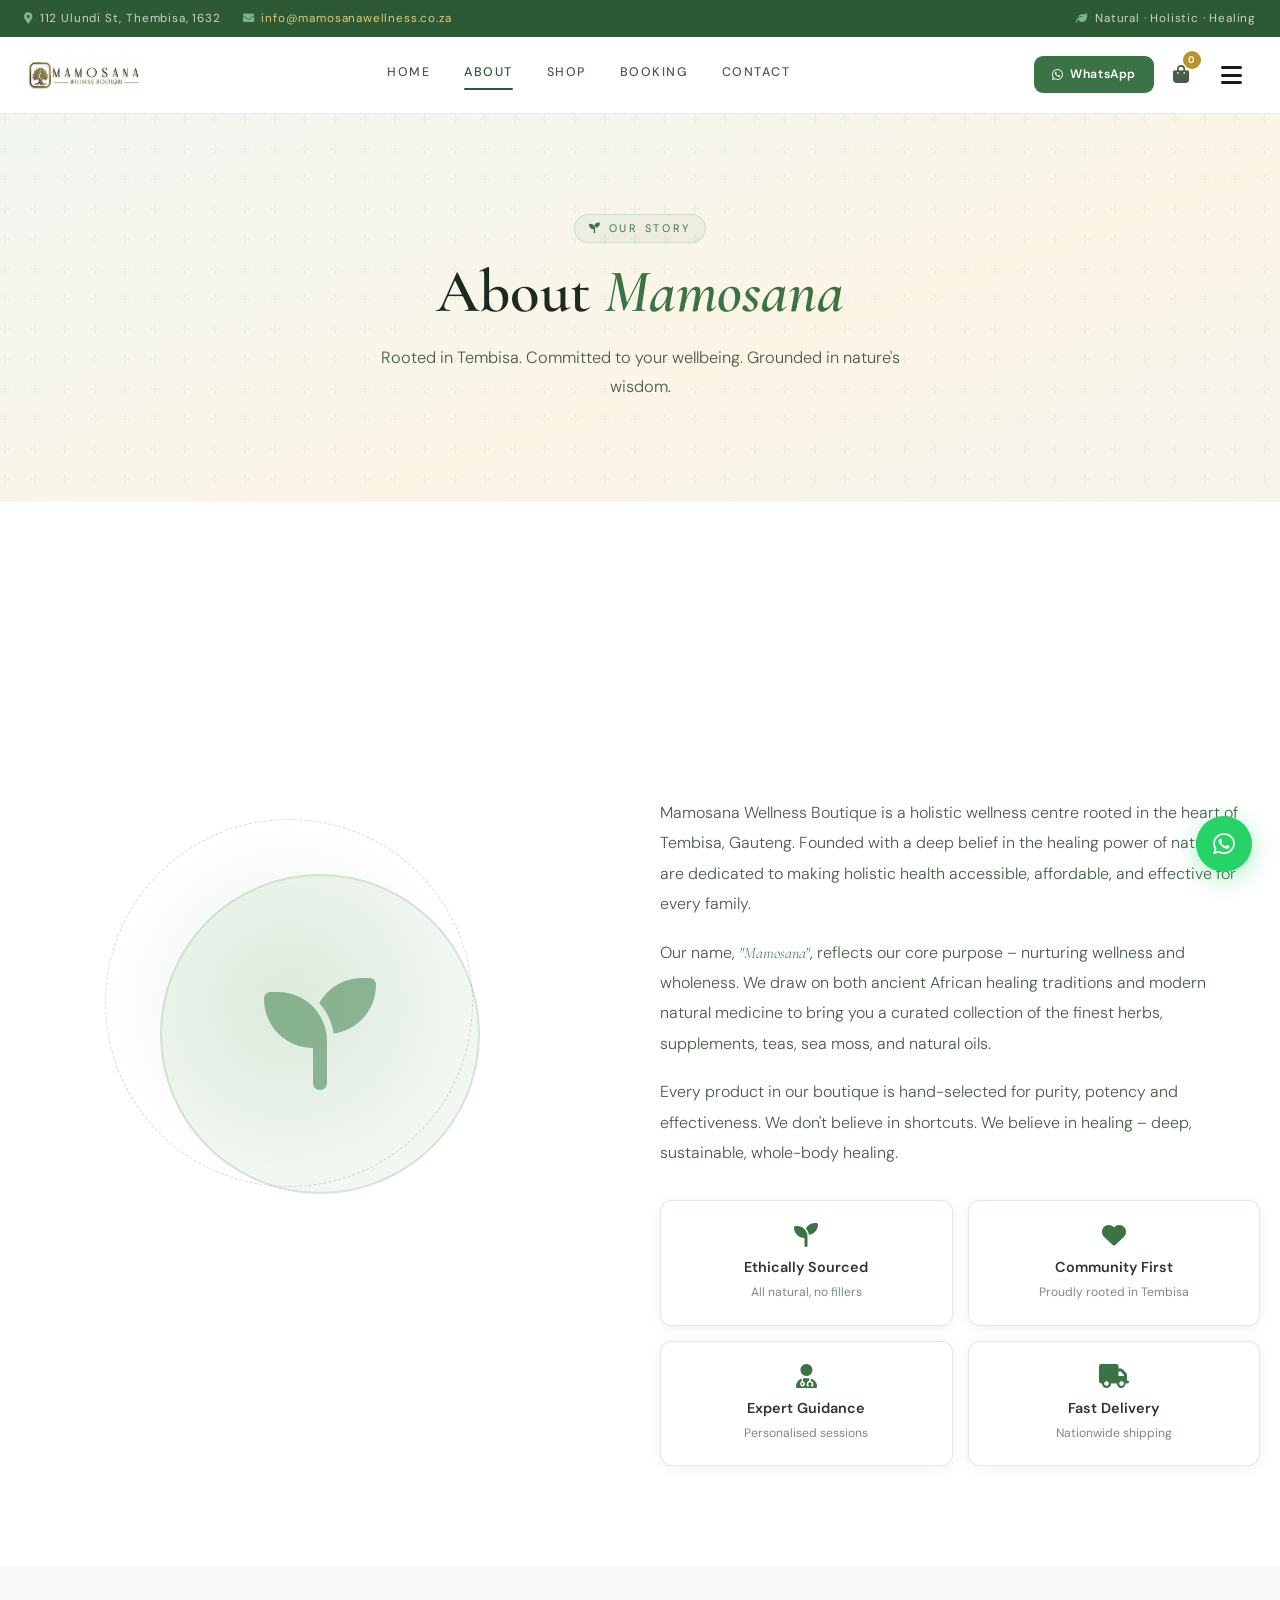
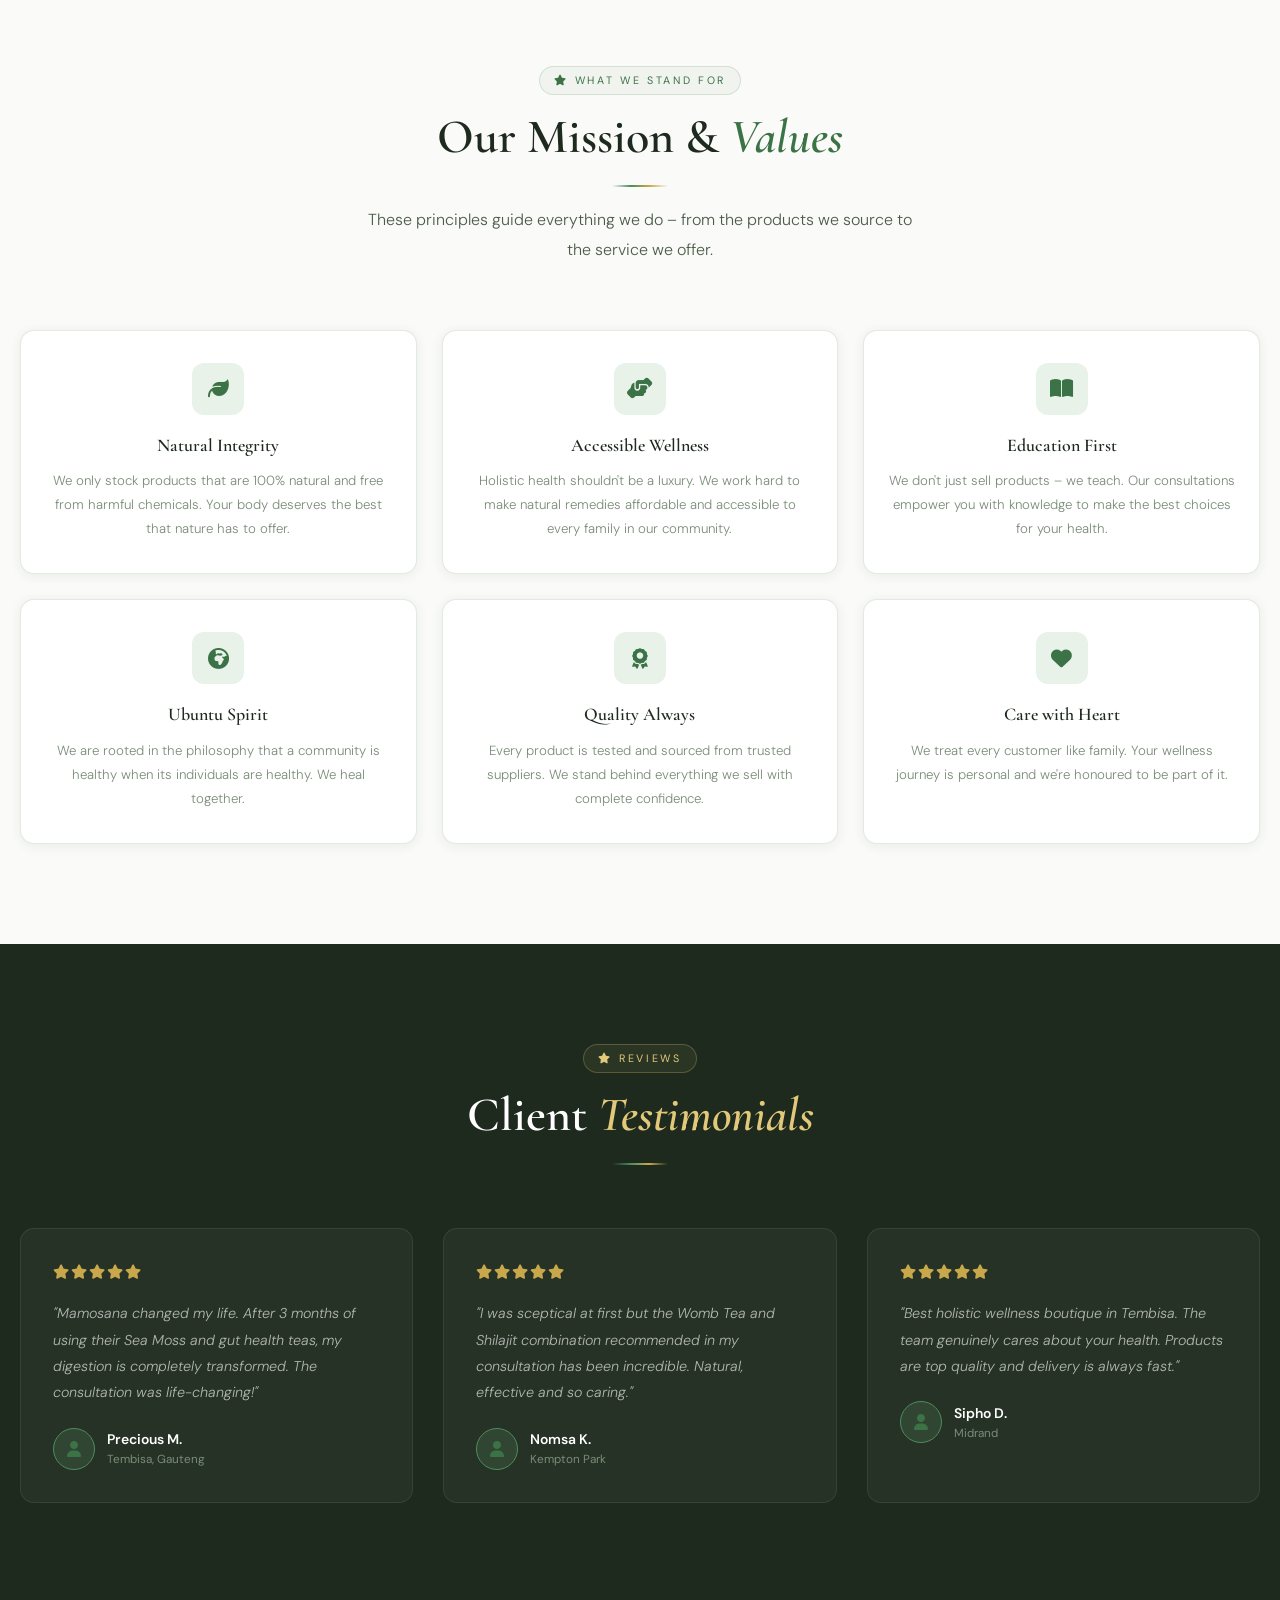
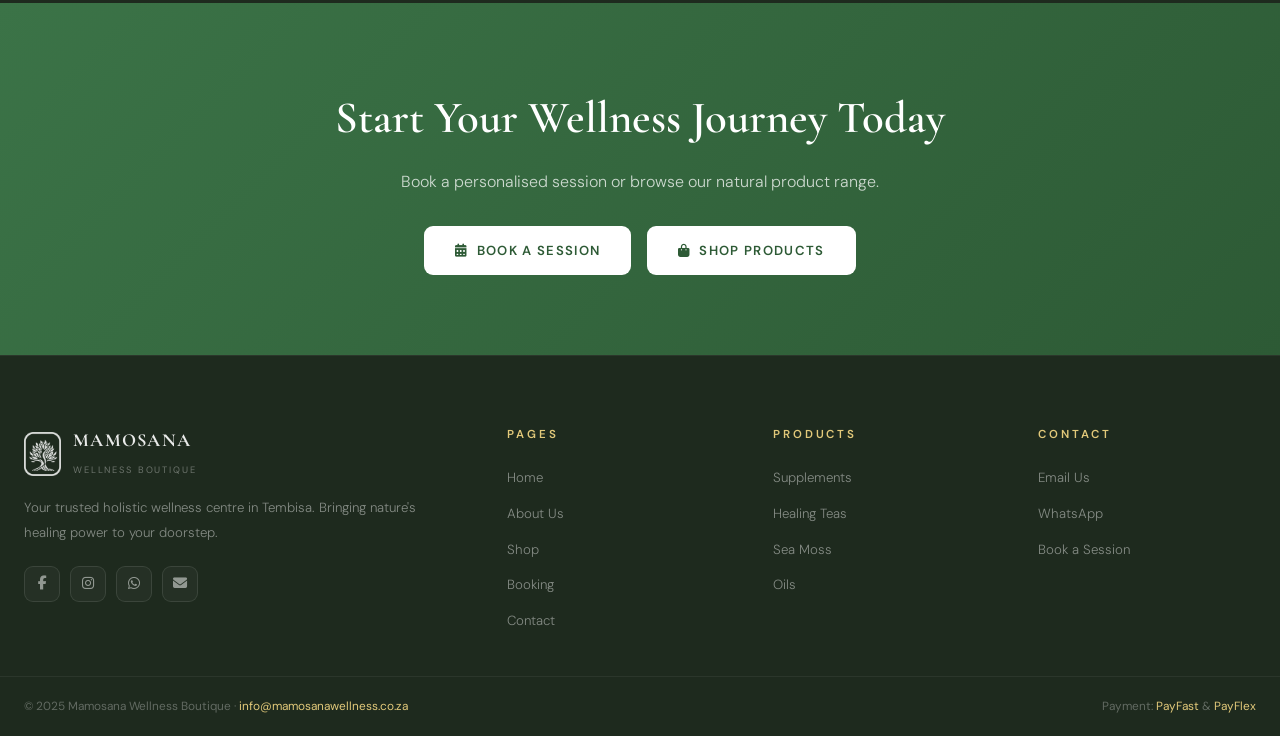
==== commit eca6a681: "fix" ====
--- a/about.html
+++ b/about.html
@@ -8,7 +8,7 @@
   <link href="https://fonts.googleapis.com/css2?family=Cormorant+Garamond:ital,wght@0,300;0,400;0,500;0,600;0,700;1,300;1,400;1,600&family=DM+Sans:wght@300;400;500;600&display=swap" rel="stylesheet">
   <link rel="stylesheet" href="https://cdnjs.cloudflare.com/ajax/libs/font-awesome/6.4.0/css/all.min.css">
   <link rel="stylesheet" href="style.css">
-
+<link rel="stylesheet" href="responsive.css">
   <!-- ═══════════════════════════════════════════════════════
        MAMOSANA ABOUT — SMOOTH ANIMATION LAYER
   ═══════════════════════════════════════════════════════ -->
@@ -432,7 +432,7 @@
   <div class="footer-grid">
     <div class="reveal">
       <div style="display:flex;align-items:center;gap:12px;margin-bottom:14px">
-        <img src="logo_icons.png" alt="Mamosana" style="height:44px;width:auto;filter:brightness(0) invert(1);opacity:0.85">
+        <img src="logo icons.png" alt="Mamosana" style="height:44px;width:auto;filter:brightness(0) invert(1);opacity:0.85">
         <div class="footer-logo-text"><h1>MAMOSANA</h1><small>Wellness Boutique</small></div>
       </div>
       <p class="footer-brand-desc">Your trusted holistic wellness centre in Tembisa. Bringing nature's healing power to your doorstep.</p>
@@ -615,69 +615,5 @@
 })();
 </script>
 
-<!-- ═══════════════════════════════════════════════════════════════════
-     MAMOSANA — MOBILE NAV FIX
-     Paste this block into EVERY HTML page, just before </body>.
-     It replaces the broken toggleMobileNav so the burger works reliably.
-     ═══════════════════════════════════════════════════════════════════ -->
-<div class="mobile-nav-overlay" id="mobileNavOverlay" onclick="closeMobileNav()"></div>
-
-<script>
-(function () {
-  'use strict';
-
-  /* Create overlay if it doesn't exist yet */
-  function getOverlay() {
-    return document.getElementById('mobileNavOverlay');
-  }
-
-  function openMobileNav() {
-    var nav     = document.getElementById('mobileNav');
-    var overlay = getOverlay();
-    if (!nav) return;
-    nav.classList.add('open');
-    if (overlay) overlay.classList.add('active');
-    document.body.style.overflow = 'hidden'; // prevent background scroll
-  }
-
-  function closeMobileNav() {
-    var nav     = document.getElementById('mobileNav');
-    var overlay = getOverlay();
-    if (!nav) return;
-    nav.classList.remove('open');
-    if (overlay) overlay.classList.remove('active');
-    document.body.style.overflow = '';
-  }
-
-  /* Override the global toggleMobileNav used by onclick="" in HTML */
-  window.toggleMobileNav = function () {
-    var nav = document.getElementById('mobileNav');
-    if (!nav) return;
-    if (nav.classList.contains('open')) {
-      closeMobileNav();
-    } else {
-      openMobileNav();
-    }
-  };
-
-  /* Also expose closeMobileNav globally (used by overlay onclick) */
-  window.closeMobileNav = closeMobileNav;
-
-  /* Close on Escape key */
-  document.addEventListener('keydown', function (e) {
-    if (e.key === 'Escape') closeMobileNav();
-  });
-
-  /* Close when a nav link is clicked (links already have onclick="toggleMobileNav()" 
-     but this catches any that don't) */
-  document.addEventListener('DOMContentLoaded', function () {
-    var nav = document.getElementById('mobileNav');
-    if (!nav) return;
-    nav.querySelectorAll('a').forEach(function (link) {
-      link.addEventListener('click', closeMobileNav);
-    });
-  });
-
-})();
-</script></body>
+</body>
 </html>
--- a/style.css
+++ b/style.css
@@ -405,18 +405,6 @@
 /* ══════════════════════════════════
    PRODUCT CARDS
 ══════════════════════════════════ */
-
-.services-home-grid {
-  display: grid;
-  grid-template-columns: repeat(2, 1fr);
-  gap: 20px;
-}
-
-@media (max-width: 600px) {
-  .services-home-grid {
-    grid-template-columns: 1fr;
-  }
-}
 .product-filters {
   display:flex; gap:10px; justify-content:center; flex-wrap:wrap;
   margin-bottom:48px;
--- a/responsive.css
+++ b/responsive.css
@@ -0,0 +1,574 @@
+/* ═══════════════════════════════════════════════════════════════════════════
+   MAMOSANA WELLNESS BOUTIQUE — CRITICAL MOBILE FIXES
+   Add this to responsive.css
+   ═══════════════════════════════════════════════════════════════════════════ */
+
+/* ─── 1. BURGER MENU FIX — ENSURE CLICK WORKS ───────────────────────────── */
+.hamburger {
+  display: flex !important;
+  align-items: center !important;
+  justify-content: center !important;
+  min-width: 48px !important;
+  min-height: 48px !important;
+  padding: 12px !important;
+  background: transparent !important;
+  border: none !important;
+  cursor: pointer !important;
+  font-size: 1.5rem !important;
+  color: #1a1a1a !important;
+  z-index: 1000 !important;
+  -webkit-tap-highlight-color: transparent !important;
+  touch-action: manipulation !important;
+}
+
+.hamburger:active {
+  opacity: 0.7 !important;
+  transform: scale(0.95) !important;
+}
+
+/* Mobile nav - ensure it's clickable and positioned correctly */
+.mobile-nav {
+  display: flex !important;
+  flex-direction: column !important;
+  position: fixed !important;
+  top: 0 !important;
+  right: 0 !important;
+  width: min(320px, 85vw) !important;
+  height: 100dvh !important;
+  background: #ffffff !important;
+  z-index: 9999 !important;
+  padding: 32px 24px !important;
+  transform: translateX(100%) !important;
+  opacity: 0 !important;
+  visibility: hidden !important;
+  pointer-events: none !important;
+  transition: transform 0.3s ease, opacity 0.3s ease, visibility 0.3s !important;
+  box-shadow: -5px 0 30px rgba(0,0,0,0.15) !important;
+  overflow-y: auto !important;
+}
+
+.mobile-nav.open {
+  transform: translateX(0) !important;
+  opacity: 1 !important;
+  visibility: visible !important;
+  pointer-events: auto !important;
+}
+
+.mobile-nav a {
+  display: block !important;
+  padding: 16px 0 !important;
+  font-size: 1.1rem !important;
+  color: #1a1a1a !important;
+  text-decoration: none !important;
+  border-bottom: 1px solid rgba(0,0,0,0.05) !important;
+  font-weight: 500 !important;
+  opacity: 1 !important;
+  transform: none !important;
+}
+
+.mobile-close {
+  align-self: flex-end !important;
+  background: none !important;
+  border: none !important;
+  font-size: 1.6rem !important;
+  cursor: pointer !important;
+  padding: 10px !important;
+  margin-bottom: 20px !important;
+  color: #666 !important;
+}
+
+/* ─── 2. CARD GRID FIXES — PREVENT STRETCHING ───────────────────────────── */
+
+/* Product cards - fix grid on mobile */
+@media (max-width: 900px) {
+  .products-grid {
+    display: grid !important;
+    grid-template-columns: repeat(2, 1fr) !important;
+    gap: 15px !important;
+    padding: 10px !important;
+  }
+}
+
+@media (max-width: 540px) {
+  .products-grid {
+    grid-template-columns: 1fr !important;
+    max-width: 320px !important;
+    margin-left: auto !important;
+    margin-right: auto !important;
+  }
+}
+
+/* Service cards grid - home page */
+.services-home-grid {
+  display: grid !important;
+  grid-template-columns: repeat(2, 1fr) !important;
+  gap: 20px !important;
+}
+
+@media (max-width: 640px) {
+  .services-home-grid {
+    grid-template-columns: 1fr !important;
+  }
+}
+
+/* Testimonials grid */
+.testimonials-grid {
+  display: grid !important;
+  grid-template-columns: repeat(3, 1fr) !important;
+  gap: 30px !important;
+}
+
+@media (max-width: 900px) {
+  .testimonials-grid {
+    grid-template-columns: repeat(2, 1fr) !important;
+  }
+}
+
+@media (max-width: 600px) {
+  .testimonials-grid {
+    grid-template-columns: 1fr !important;
+  }
+}
+
+/* Highlights grid (about page) */
+.highlights-grid {
+  display: grid !important;
+  grid-template-columns: repeat(2, 1fr) !important;
+  gap: 15px !important;
+}
+
+@media (max-width: 480px) {
+  .highlights-grid {
+    grid-template-columns: 1fr !important;
+  }
+}
+
+/* Values grid (about page) */
+.values-grid {
+  display: grid !important;
+  grid-template-columns: repeat(3, 1fr) !important;
+  gap: 25px !important;
+}
+
+@media (max-width: 900px) {
+  .values-grid {
+    grid-template-columns: repeat(2, 1fr) !important;
+  }
+}
+
+@media (max-width: 540px) {
+  .values-grid {
+    grid-template-columns: 1fr !important;
+  }
+}
+
+/* FAQ grid (contact page) */
+div[style*="grid-template-columns:1fr 1fr"][style*="max-width:900px"] {
+  display: grid !important;
+}
+
+@media (max-width: 768px) {
+  div[style*="grid-template-columns:1fr 1fr"][style*="max-width:900px"] {
+    grid-template-columns: 1fr !important;
+    gap: 15px !important;
+  }
+}
+
+/* Delivery info cards (shop page) */
+div[style*="grid-template-columns:1fr 1fr"][style*="max-width:720px"] {
+  display: grid !important;
+}
+
+@media (max-width: 640px) {
+  div[style*="grid-template-columns:1fr 1fr"][style*="max-width:720px"] {
+    grid-template-columns: 1fr !important;
+    gap: 15px !important;
+  }
+}
+
+/* Features bar grid */
+.features-grid {
+  display: grid !important;
+  grid-template-columns: repeat(4, 1fr) !important;
+  gap: 20px !important;
+}
+
+@media (max-width: 768px) {
+  .features-grid {
+    grid-template-columns: repeat(2, 1fr) !important;
+    gap: 15px !important;
+  }
+}
+
+@media (max-width: 480px) {
+  .features-grid {
+    grid-template-columns: 1fr !important;
+    max-width: 280px !important;
+    margin: 0 auto !important;
+  }
+}
+
+/* ─── 3. ABOUT GRID FIX ─────────────────────────────────────────────────── */
+.about-grid {
+  display: grid !important;
+  grid-template-columns: 1fr 1fr !important;
+  gap: 40px !important;
+}
+
+@media (max-width: 900px) {
+  .about-grid {
+    grid-template-columns: 1fr !important;
+    gap: 30px !important;
+  }
+  
+  .about-grid > *:first-child,
+  .about-grid > *:last-child {
+    opacity: 1 !important;
+    transform: none !important;
+  }
+  
+  .about-orb-wrap {
+    justify-content: center !important;
+    display: flex !important;
+  }
+}
+
+/* ─── 4. CONTACT GRID FIX ───────────────────────────────────────────────── */
+.contact-grid {
+  display: grid !important;
+  grid-template-columns: 1fr 1fr !important;
+  gap: 40px !important;
+}
+
+@media (max-width: 900px) {
+  .contact-grid {
+    grid-template-columns: 1fr !important;
+    gap: 30px !important;
+  }
+  
+  .contact-grid > *:first-child,
+  .contact-grid > *:last-child {
+    opacity: 1 !important;
+    transform: none !important;
+  }
+}
+
+/* ─── 5. BOOKING GRID FIX ───────────────────────────────────────────────── */
+.booking-grid {
+  display: grid !important;
+  grid-template-columns: 1fr 1fr !important;
+  gap: 40px !important;
+}
+
+@media (max-width: 900px) {
+  .booking-grid {
+    grid-template-columns: 1fr !important;
+    gap: 30px !important;
+  }
+  
+  .booking-grid > *:first-child,
+  .booking-grid > *:last-child,
+  .step {
+    opacity: 1 !important;
+    transform: none !important;
+  }
+  
+  .step::before {
+    display: none !important;
+  }
+}
+
+/* ─── 6. CARD STYLING — PREVENT OVERFLOW ────────────────────────────────── */
+.product-card,
+.service-card,
+.tcard,
+.highlight-card,
+.value-card,
+.contact-card,
+.faq-answer-card {
+  width: 100% !important;
+  max-width: 100% !important;
+  word-wrap: break-word !important;
+  overflow-wrap: break-word !important;
+  box-sizing: border-box !important;
+}
+
+.product-img {
+  aspect-ratio: 1 !important;
+  width: 100% !important;
+}
+
+.product-img img {
+  width: 100% !important;
+  height: 100% !important;
+  object-fit: cover !important;
+}
+
+/* ─── 7. BUTTON FIXES — BETTER TOUCH TARGETS ───────────────────────────── */
+@media (max-width: 768px) {
+  .btn-gold,
+  .btn-primary,
+  .btn-outline,
+  .btn-outline-light,
+  .btn-dark,
+  .filter-btn,
+  .btn-cart,
+  .qty-btn,
+  .btn-remove {
+    min-height: 44px !important;
+    min-width: 44px !important;
+    padding: 12px 16px !important;
+    font-size: 1rem !important;
+    -webkit-tap-highlight-color: transparent !important;
+    touch-action: manipulation !important;
+  }
+  
+  .filter-btn {
+    margin: 5px !important;
+    flex: 0 1 auto !important;
+  }
+  
+  .product-filters {
+    display: flex !important;
+    flex-wrap: wrap !important;
+    justify-content: center !important;
+    gap: 8px !important;
+    padding: 10px !important;
+  }
+}
+
+/* ─── 8. SHOP INFO BAR FIX ──────────────────────────────────────────────── */
+.shop-info-bar {
+  display: flex !important;
+  justify-content: space-between !important;
+  align-items: center !important;
+  padding: 15px 20px !important;
+  background: #f8f6f2 !important;
+  border-bottom: 1px solid #e8e2d4 !important;
+}
+
+@media (max-width: 768px) {
+  .shop-info-bar {
+    flex-direction: column !important;
+    gap: 10px !important;
+    text-align: center !important;
+    padding: 12px 15px !important;
+  }
+  
+  .sib-right {
+    flex-wrap: wrap !important;
+    justify-content: center !important;
+    gap: 8px !important;
+  }
+  
+  .delivery-pills {
+    display: flex !important;
+    gap: 8px !important;
+    flex-wrap: wrap !important;
+    justify-content: center !important;
+  }
+}
+
+/* ─── 9. FORM FIXES ────────────────────────────────────────────────────── */
+@media (max-width: 600px) {
+  .form-card {
+    padding: 20px 15px !important;
+    border-radius: 12px !important;
+  }
+  
+  .fc-row {
+    grid-template-columns: 1fr !important;
+    gap: 0 !important;
+  }
+  
+  .fc-group input,
+  .fc-group select,
+  .fc-group textarea {
+    font-size: 16px !important; /* Prevent zoom on iOS */
+    padding: 12px !important;
+  }
+  
+  .fc-group {
+    margin-bottom: 15px !important;
+  }
+}
+
+/* ─── 10. HERO SECTION FIXES ────────────────────────────────────────────── */
+@media (max-width: 900px) {
+  .hero-grid {
+    display: flex !important;
+    flex-direction: column !important;
+    gap: 30px !important;
+    text-align: center !important;
+  }
+  
+  .hero-title {
+    font-size: clamp(2rem, 8vw, 3rem) !important;
+  }
+  
+  .hero-stats {
+    flex-wrap: wrap !important;
+    justify-content: center !important;
+    gap: 15px !important;
+  }
+  
+  .hero-stat {
+    min-width: 100px !important;
+  }
+  
+  .hero-ctas {
+    flex-direction: column !important;
+    align-items: center !important;
+    gap: 10px !important;
+  }
+  
+  .hero-ctas a {
+    width: 100% !important;
+    max-width: 280px !important;
+    margin: 0 auto !important;
+  }
+  
+  .hero-visual {
+    display: flex !important;
+    justify-content: center !important;
+  }
+  
+  .hero-orb {
+    width: min(250px, 60vw) !important;
+    height: min(250px, 60vw) !important;
+  }
+  
+  .hero-logo {
+    max-width: 100% !important;
+    height: auto !important;
+  }
+}
+
+/* ─── 11. FOOTER FIXES ──────────────────────────────────────────────────── */
+@media (max-width: 900px) {
+  .footer-grid {
+    grid-template-columns: repeat(2, 1fr) !important;
+    gap: 25px !important;
+  }
+}
+
+@media (max-width: 540px) {
+  .footer-grid {
+    grid-template-columns: 1fr !important;
+    text-align: center !important;
+  }
+  
+  .footer-col ul {
+    padding-left: 0 !important;
+  }
+  
+  .social-row {
+    justify-content: center !important;
+  }
+  
+  .footer-bottom {
+    flex-direction: column !important;
+    gap: 5px !important;
+    text-align: center !important;
+  }
+}
+
+/* ─── 12. CART DRAWER FIXES ─────────────────────────────────────────────── */
+@media (max-width: 480px) {
+  .cart-drawer {
+    width: 100% !important;
+    right: 0 !important;
+  }
+  
+  .cart-item {
+    flex-direction: column !important;
+    align-items: flex-start !important;
+    gap: 10px !important;
+  }
+  
+  .ci-info {
+    width: 100% !important;
+  }
+  
+  .ci-controls {
+    width: 100% !important;
+    justify-content: space-between !important;
+  }
+}
+
+/* ─── 13. MODAL FIXES ───────────────────────────────────────────────────── */
+@media (max-width: 640px) {
+  .modal-box {
+    width: 95% !important;
+    max-width: none !important;
+    margin: 20px auto !important;
+    padding: 20px 15px !important;
+    max-height: 90vh !important;
+    overflow-y: auto !important;
+  }
+  
+  .form-grid {
+    grid-template-columns: 1fr !important;
+  }
+  
+  .form-group.full {
+    grid-column: 1 !important;
+  }
+  
+  .modal-pay-methods {
+    flex-direction: column !important;
+    gap: 10px !important;
+  }
+}
+
+/* ─── 14. CONTAINER FIXES ───────────────────────────────────────────────── */
+.container {
+  width: 100% !important;
+  max-width: 1280px !important;
+  margin: 0 auto !important;
+  padding-left: 20px !important;
+  padding-right: 20px !important;
+  box-sizing: border-box !important;
+}
+
+@media (max-width: 768px) {
+  .container {
+    padding-left: 15px !important;
+    padding-right: 15px !important;
+  }
+}
+
+/* ─── 15. ANIMATION FALLBACK FOR SLOW DEVICES ──────────────────────────── */
+@media (max-width: 768px) {
+  .reveal,
+  .stagger-children > *,
+  [class*="reveal"],
+  .section-header .section-tag,
+  .section-header .section-title,
+  .section-header .section-divider,
+  .section-header .section-desc {
+    opacity: 1 !important;
+    transform: none !important;
+    animation: none !important;
+    transition: none !important;
+  }
+}
+
+/* ─── 16. OVERFLOW GUARD ───────────────────────────────────────────────── */
+@media (max-width: 768px) {
+  body,
+  html,
+  .main-hero,
+  section,
+  footer {
+    max-width: 100vw !important;
+    overflow-x: hidden !important;
+  }
+  
+  img,
+  video,
+  iframe {
+    max-width: 100% !important;
+    height: auto !important;
+  }
+}
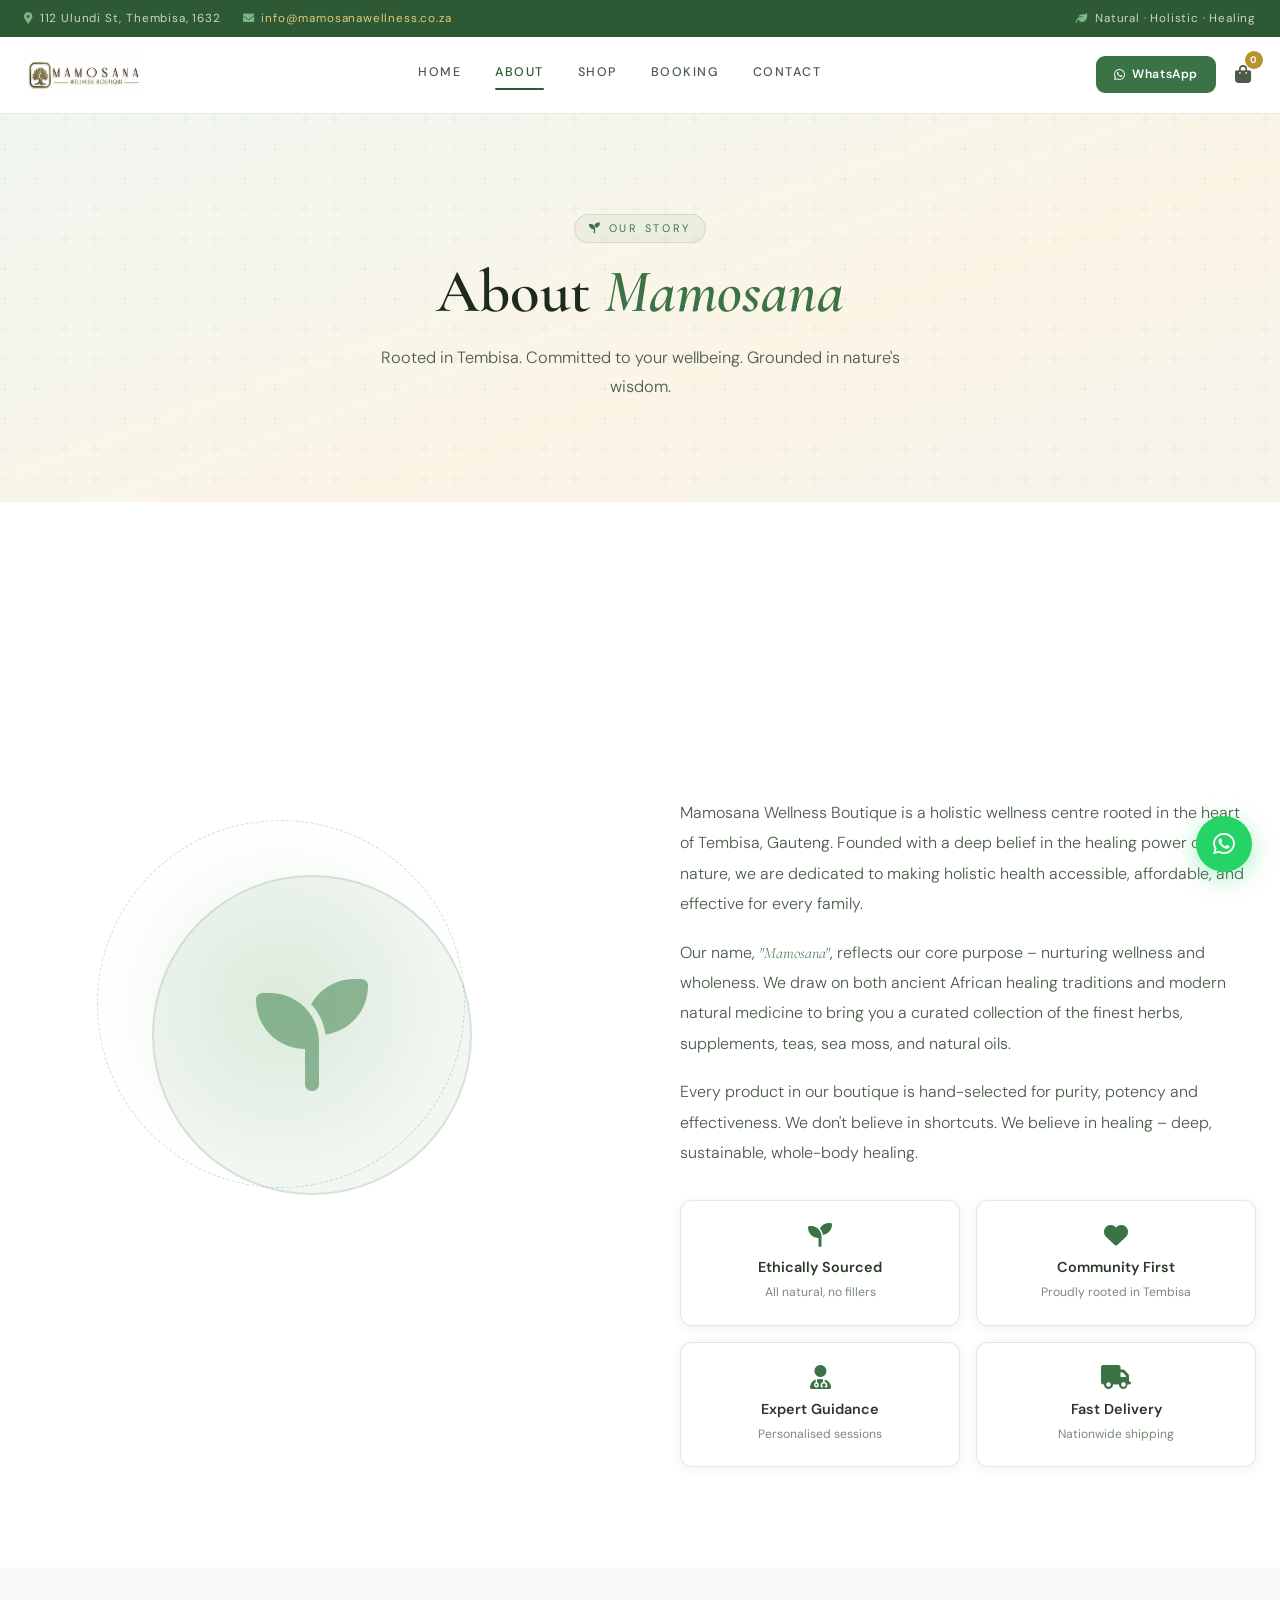
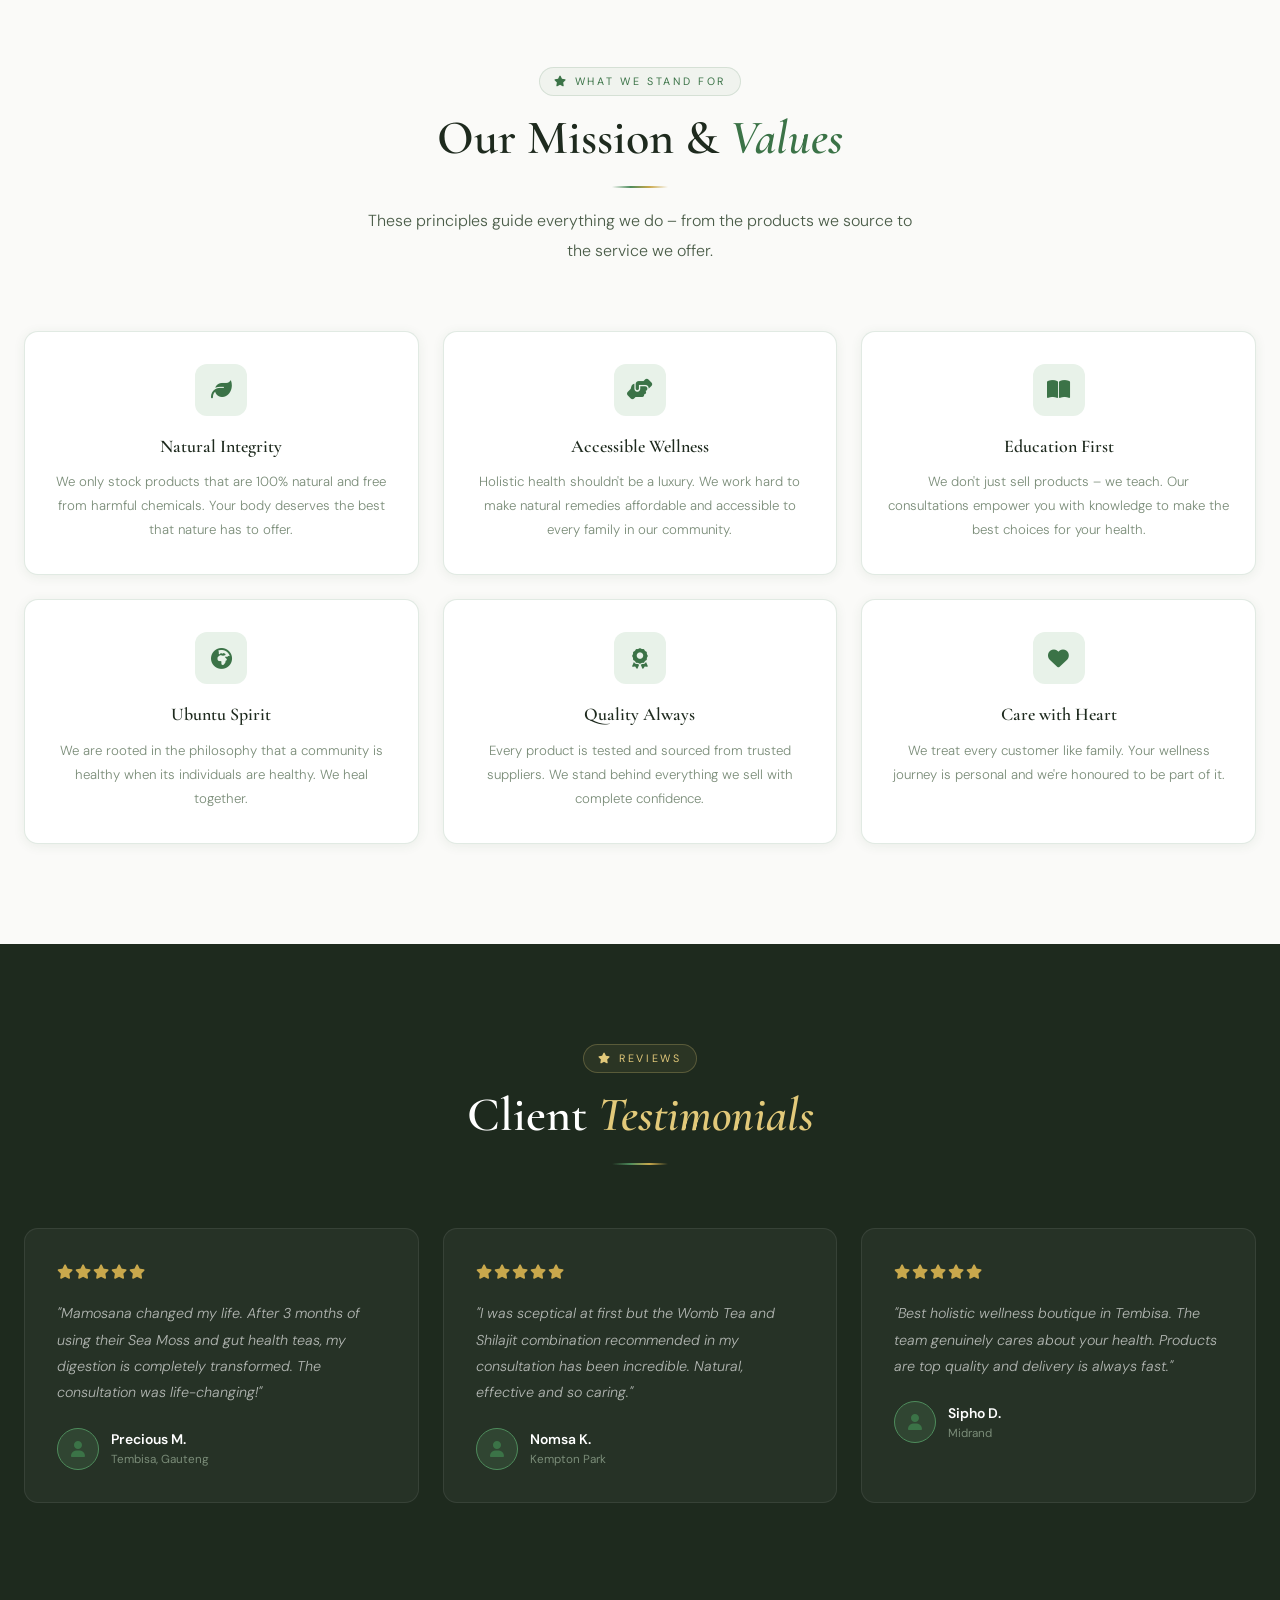
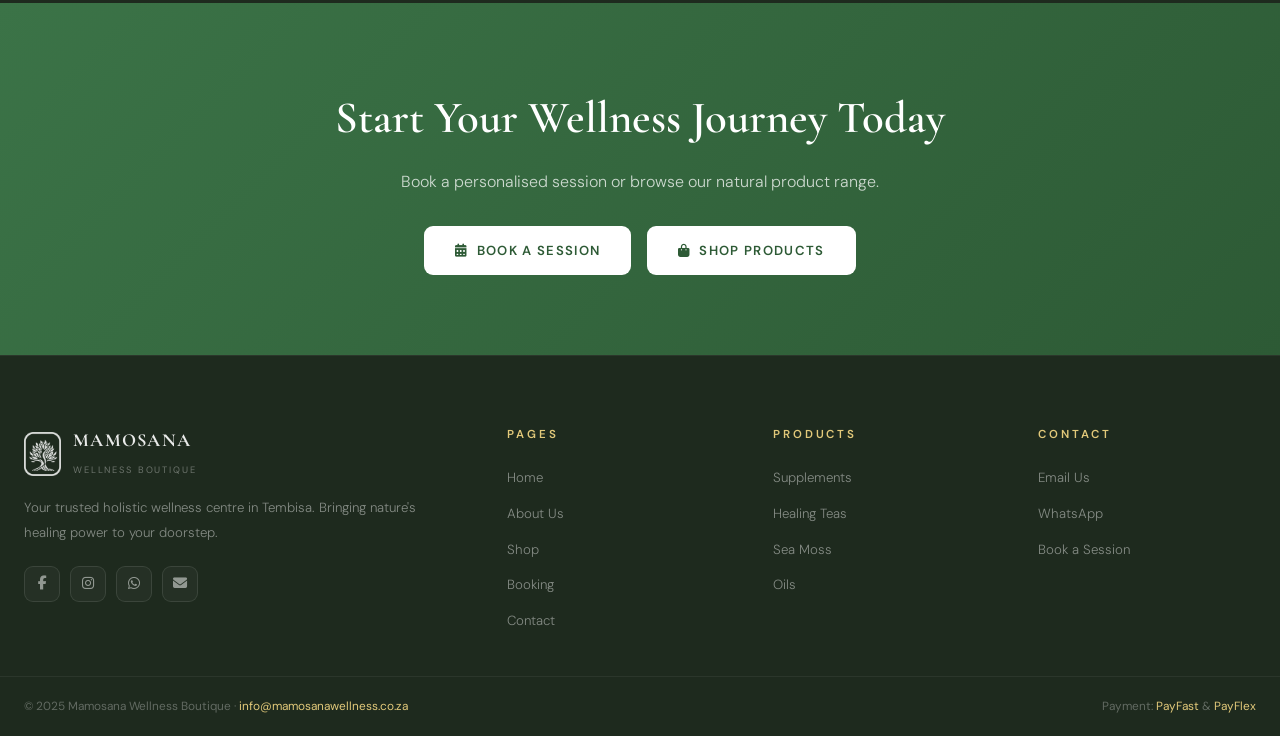
==== commit 8fb5b6d2: "revert" ====
--- a/about.html
+++ b/about.html
@@ -8,7 +8,7 @@
   <link href="https://fonts.googleapis.com/css2?family=Cormorant+Garamond:ital,wght@0,300;0,400;0,500;0,600;0,700;1,300;1,400;1,600&family=DM+Sans:wght@300;400;500;600&display=swap" rel="stylesheet">
   <link rel="stylesheet" href="https://cdnjs.cloudflare.com/ajax/libs/font-awesome/6.4.0/css/all.min.css">
   <link rel="stylesheet" href="style.css">
-<link rel="stylesheet" href="responsive.css">
+
   <!-- ═══════════════════════════════════════════════════════
        MAMOSANA ABOUT — SMOOTH ANIMATION LAYER
   ═══════════════════════════════════════════════════════ -->
